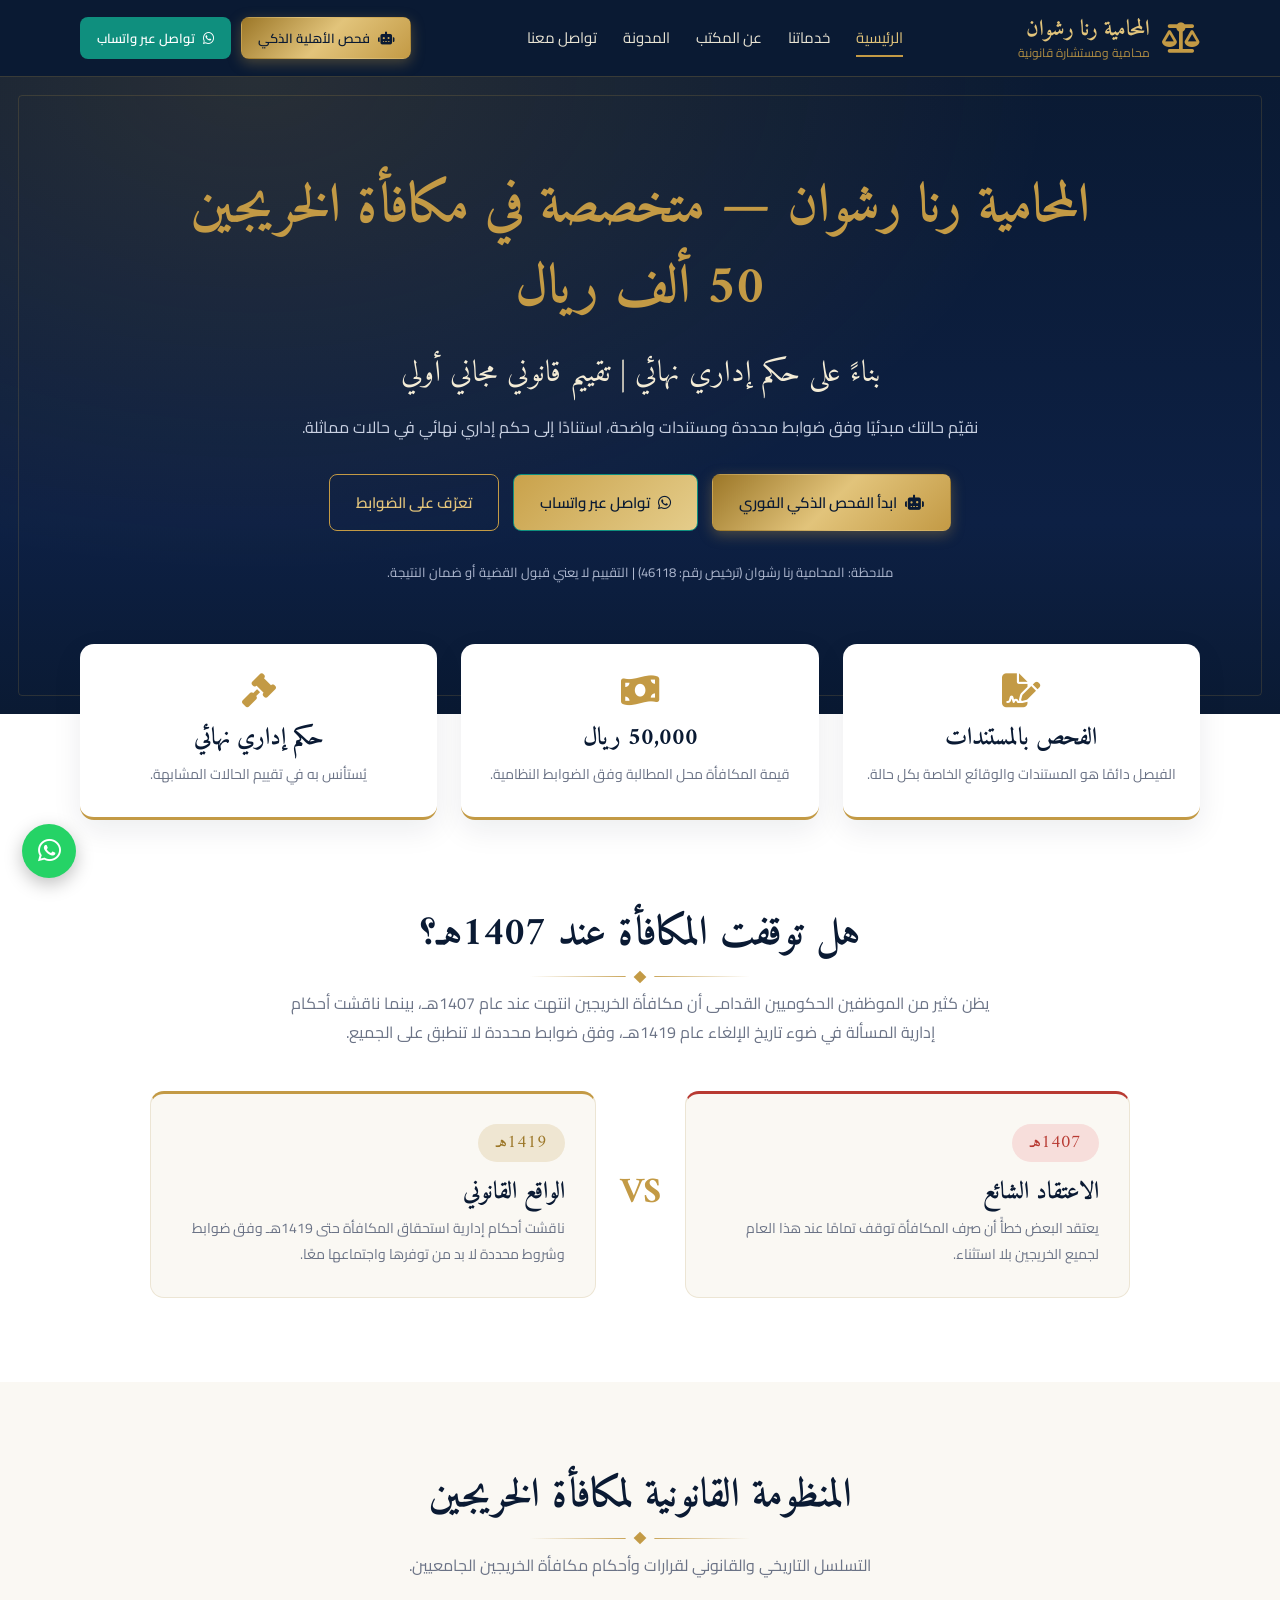
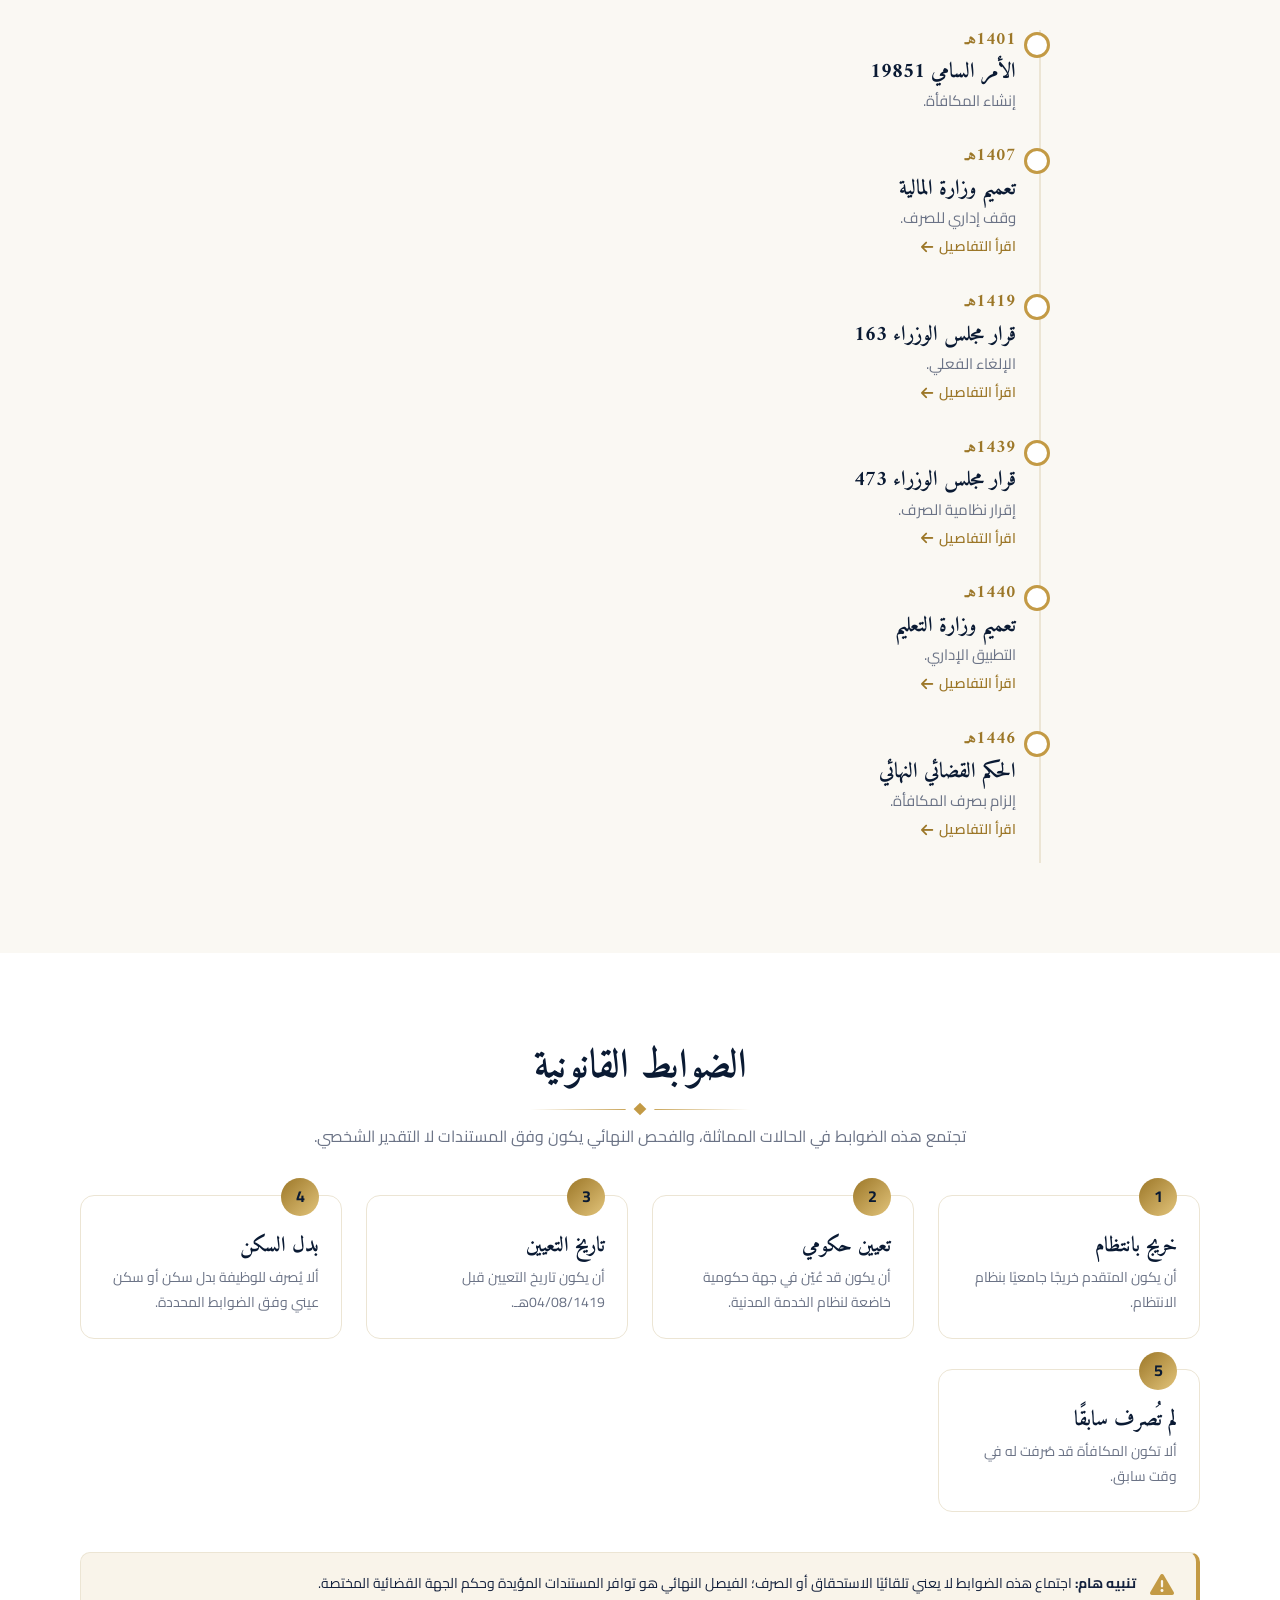
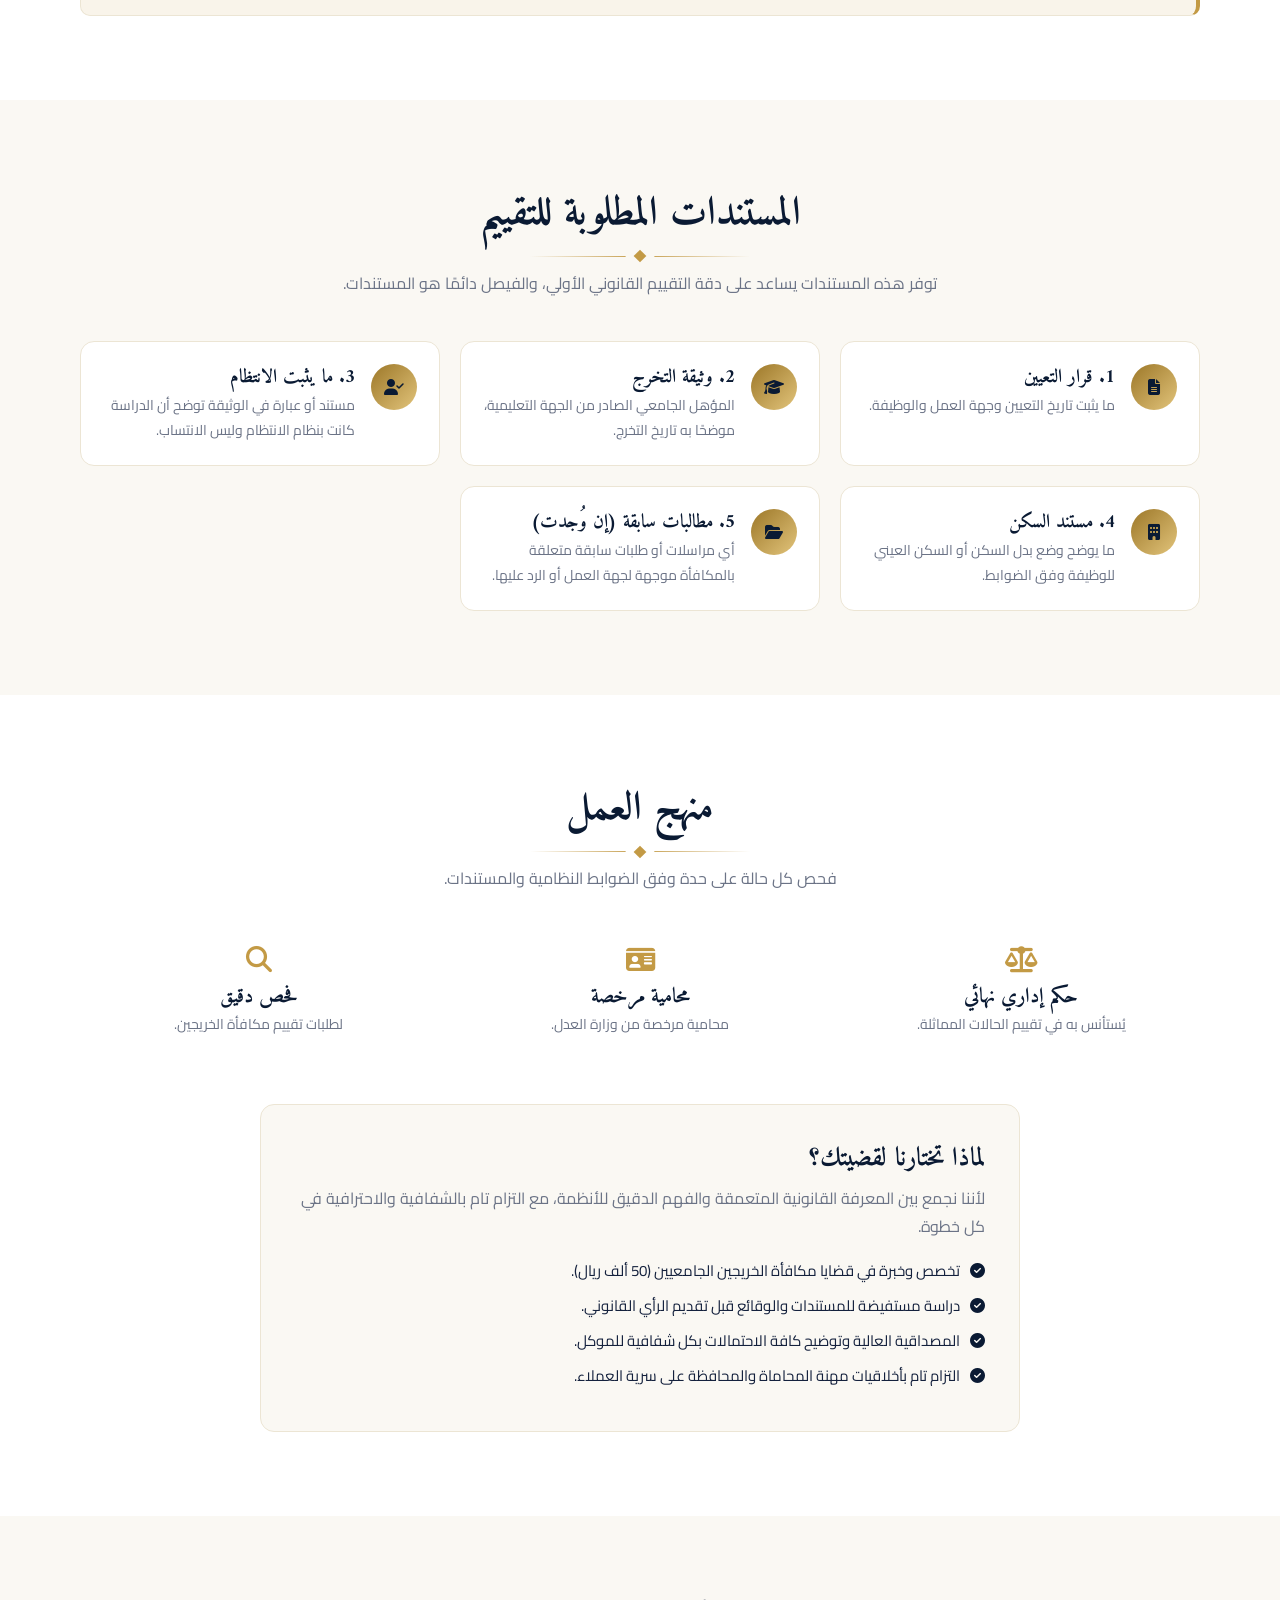
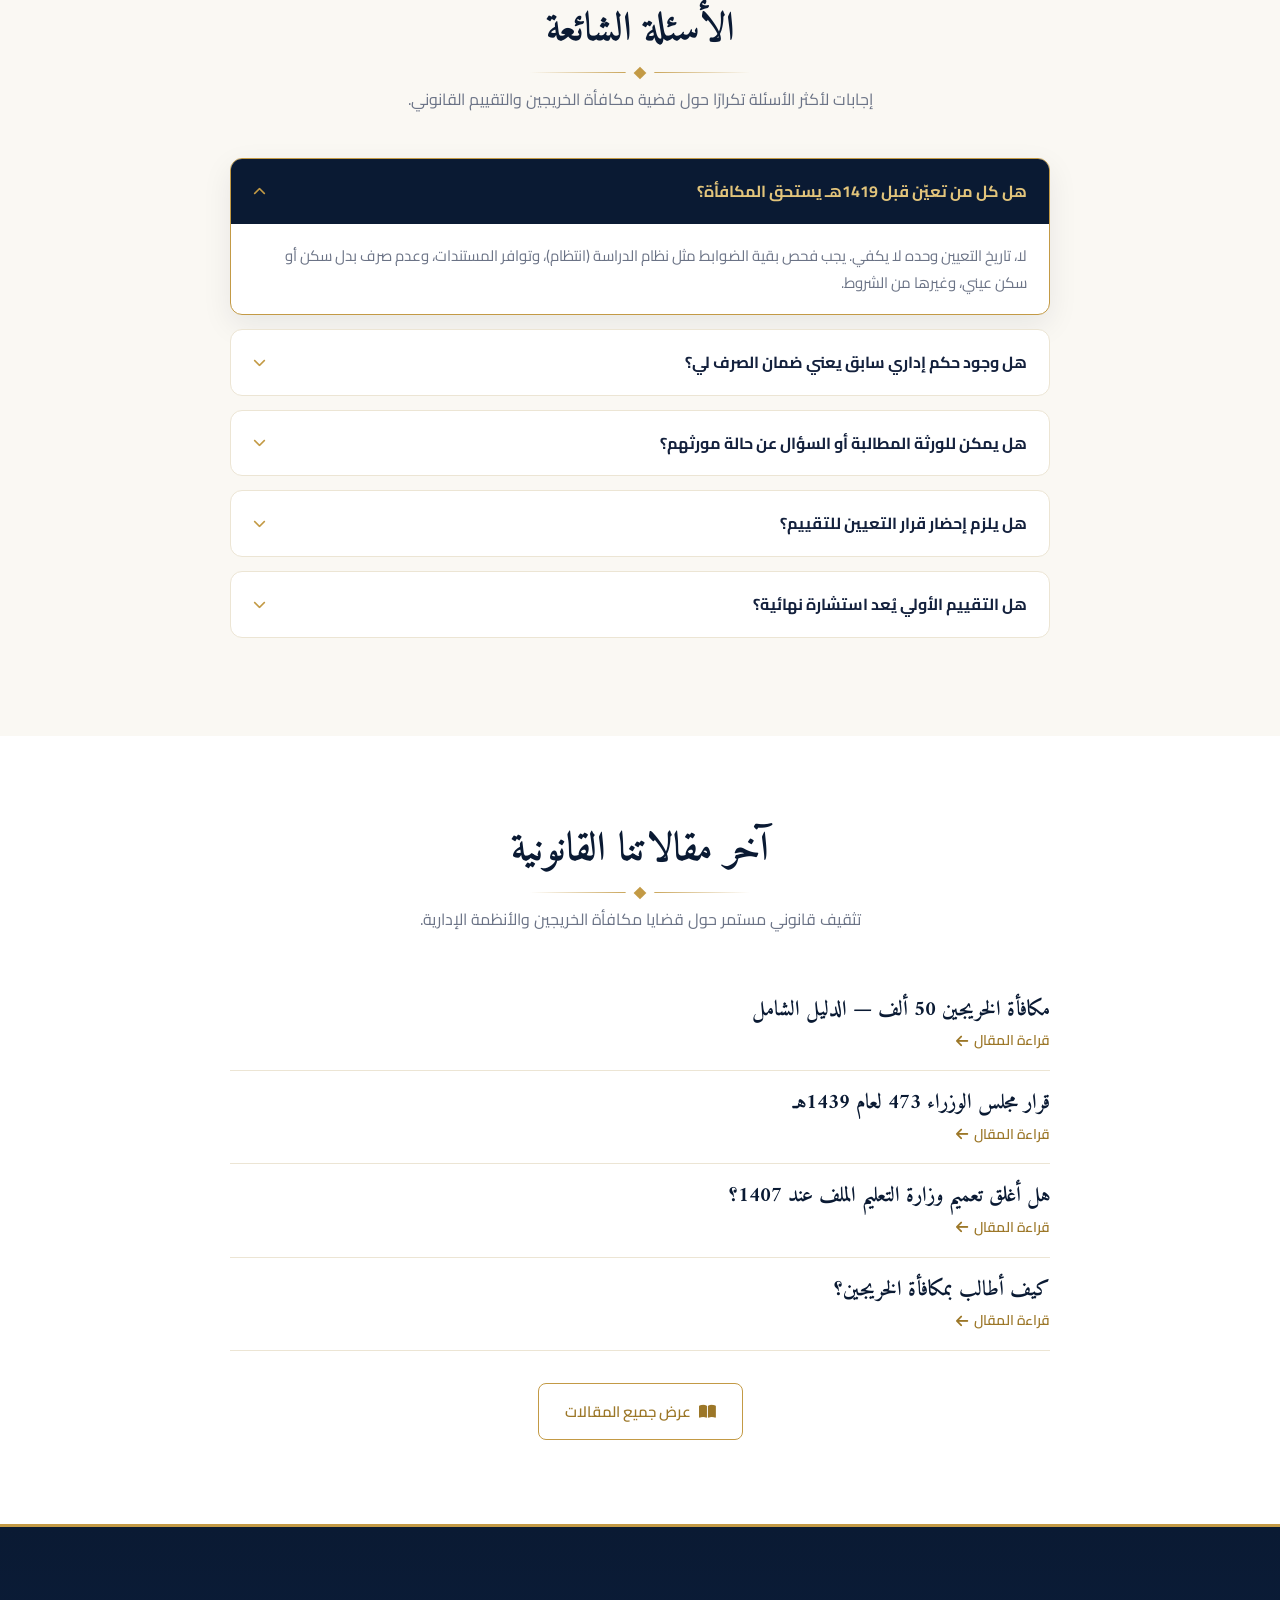
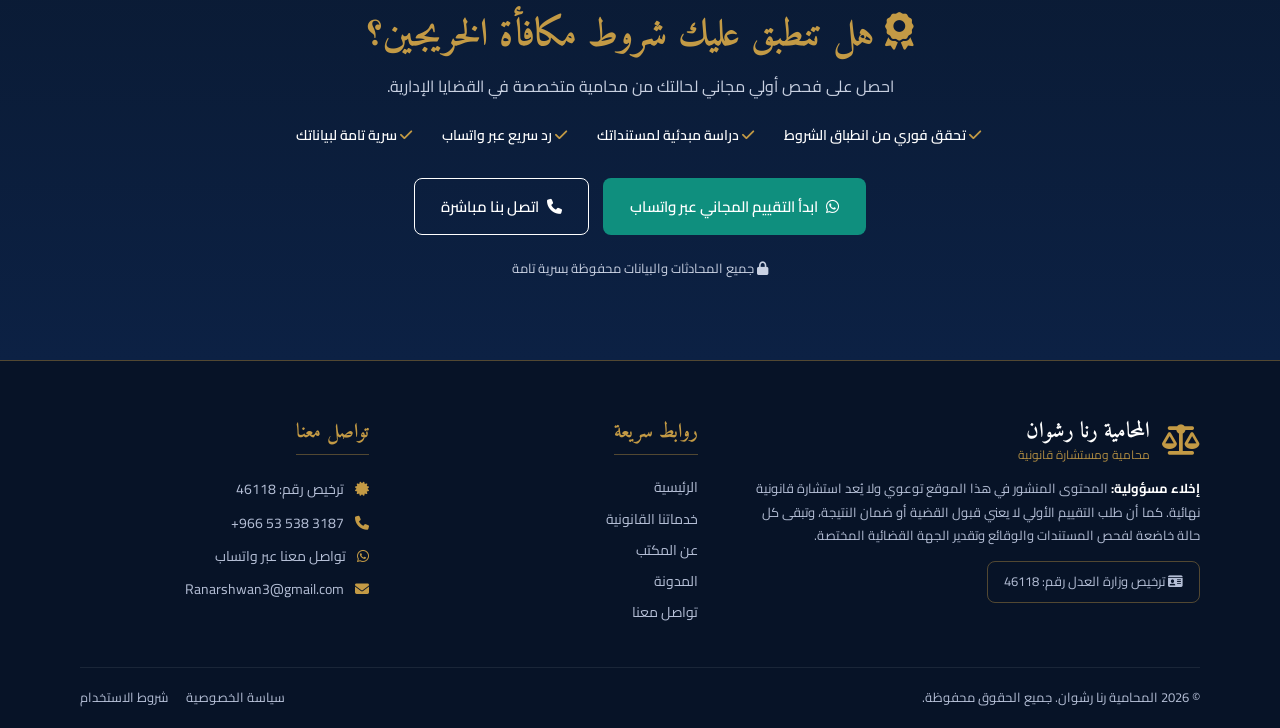
==== index.html @ 47c83e6d "Add files via upload" ====
<!DOCTYPE html>
<html lang="ar" dir="rtl">
<head>
  <meta charset="UTF-8">
  <meta name="viewport" content="width=device-width, initial-scale=1">
  <title>المحامية رنا رشوان | مكافأة الخريجين 50 ألف ريال</title>
  <meta name="description" content="تقييم قانوني أولي مجاني لقضايا مكافأة الخريجين الجامعيين (50 ألف ريال) مع المحامية رنا رشوان.">

  <link rel="preconnect" href="https://fonts.googleapis.com">
  <link rel="preconnect" href="https://fonts.gstatic.com" crossorigin>
  <link href="https://fonts.googleapis.com/css2?family=Amiri:wght@400;700&family=Cairo:wght@400;500;600;700&display=swap" rel="stylesheet">
  <link rel="stylesheet" href="https://cdnjs.cloudflare.com/ajax/libs/font-awesome/6.5.1/css/all.min.css">
  <link rel="stylesheet" href="style.css">

  <link rel="canonical" href="https://ahmed-suliman-dev.github.io/rana/">
  <script type="application/ld+json">
  {
    "@context": "https://schema.org",
    "@type": "LegalService",
    "name": "المحامية رنا رشوان",
    "description": "محامية ومستشارة قانونية متخصصة في قضايا مكافأة الخريجين الجامعيين.",
    "url": "https://ahmed-suliman-dev.github.io/rana/",
    "telephone": "+966535383187",
    "email": "Ranarshwan3@gmail.com",
    "areaServed": "SA",
    "inLanguage": "ar"
  }
  </script>
</head>
<body>

<!-- ============ الهيدر ============ -->
<header class="site-header">
  <div class="container header-inner">
    <a href="#home" class="brand">
      <i class="fa-solid fa-scale-balanced brand-icon"></i>
      <span class="brand-text">
        <strong>المحامية رنا رشوان</strong>
        <small>محامية ومستشارة قانونية</small>
      </span>
    </a>

    <button class="menu-toggle" aria-label="القائمة" aria-expanded="false"><i class="fa-solid fa-bars"></i></button>

    <nav class="main-nav" id="mainNav">
      <a href="#home" class="active">الرئيسية</a>
      <a href="#services">خدماتنا</a>
      <a href="#about">عن المكتب</a>
      <a href="#blog">المدونة</a>
      <a href="#contact">تواصل معنا</a>
    </nav>

    <div class="header-actions">
      <button class="btn btn-gold btn-sm" data-open-checker><i class="fa-solid fa-robot"></i> فحص الأهلية الذكي</button>
      <a class="btn btn-teal btn-sm" data-wa href="#"><i class="fa-brands fa-whatsapp"></i> تواصل عبر واتساب</a>
    </div>
  </div>
</header>

<!-- ============ الهيرو ============ -->
<section class="hero" id="home">
  <div class="container hero-inner">
    <h1>المحامية رنا رشوان — متخصصة في مكافأة الخريجين 50 ألف ريال</h1>
    <p class="hero-sub">بناءً على حكم إداري نهائي | تقييم قانوني مجاني أولي</p>
    <p class="hero-text">نقيّم حالتك مبدئيًا وفق ضوابط محددة ومستندات واضحة، استنادًا إلى حكم إداري نهائي في حالات مماثلة.</p>

    <div class="hero-buttons">
      <button class="btn btn-gold" data-open-checker><i class="fa-solid fa-robot"></i> ابدأ الفحص الذكي الفوري</button>
      <a class="btn btn-teal-soft" data-wa href="#"><i class="fa-brands fa-whatsapp"></i> تواصل عبر واتساب</a>
      <a class="btn btn-outline" href="#rules">تعرّف على الضوابط</a>
    </div>

    <p class="hero-note">ملاحظة: المحامية رنا رشوان<span data-item="license"> (ترخيص رقم: <span data-field="license"></span>)</span> | التقييم لا يعني قبول القضية أو ضمان النتيجة.</p>
  </div>
</section>

<!-- ============ ثلاث بطاقات ============ -->
<section class="highlights">
  <div class="container cards-3">
    <article class="hl-card">
      <i class="fa-solid fa-file-signature"></i>
      <h3>الفحص بالمستندات</h3>
      <p>الفيصل دائمًا هو المستندات والوقائع الخاصة بكل حالة.</p>
    </article>
    <article class="hl-card">
      <i class="fa-solid fa-money-bill-wave"></i>
      <h3>50,000 ريال</h3>
      <p>قيمة المكافأة محل المطالبة وفق الضوابط النظامية.</p>
    </article>
    <article class="hl-card">
      <i class="fa-solid fa-gavel"></i>
      <h3>حكم إداري نهائي</h3>
      <p>يُستأنس به في تقييم الحالات المشابهة.</p>
    </article>
  </div>
</section>

<!-- ============ 1407 مقابل 1419 ============ -->
<section class="section" id="myth">
  <div class="container">
    <div class="section-head">
      <h2>هل توقفت المكافأة عند 1407هـ؟</h2>
      <div class="divider"></div>
      <p>يظن كثير من الموظفين الحكوميين القدامى أن مكافأة الخريجين انتهت عند عام 1407هـ، بينما ناقشت أحكام إدارية المسألة في ضوء تاريخ الإلغاء عام 1419هـ، وفق ضوابط محددة لا تنطبق على الجميع.</p>
    </div>

    <div class="versus">
      <div class="v-card v-red">
        <span class="chip">1407هـ</span>
        <h3>الاعتقاد الشائع</h3>
        <p>يعتقد البعض خطأً أن صرف المكافأة توقف تمامًا عند هذا العام لجميع الخريجين بلا استثناء.</p>
      </div>
      <div class="vs">VS</div>
      <div class="v-card v-gold">
        <span class="chip">1419هـ</span>
        <h3>الواقع القانوني</h3>
        <p>ناقشت أحكام إدارية استحقاق المكافأة حتى 1419هـ وفق ضوابط وشروط محددة لا بد من توفرها واجتماعها معًا.</p>
      </div>
    </div>
  </div>
</section>

<!-- ============ المنظومة القانونية (خط زمني) ============ -->
<section class="section alt" id="legal">
  <div class="container narrow">
    <div class="section-head">
      <h2>المنظومة القانونية لمكافأة الخريجين</h2>
      <div class="divider"></div>
      <p>التسلسل التاريخي والقانوني لقرارات وأحكام مكافأة الخريجين الجامعيين.</p>
    </div>

    <ol class="timeline">
      <li><span class="t-year">1401هـ</span><h4>الأمر السامي 19851</h4><p>إنشاء المكافأة.</p></li>
      <li><span class="t-year">1407هـ</span><h4>تعميم وزارة المالية</h4><p>وقف إداري للصرف.</p><a href="#" class="read-more">اقرأ التفاصيل <i class="fa-solid fa-arrow-left"></i></a></li>
      <li><span class="t-year">1419هـ</span><h4>قرار مجلس الوزراء 163</h4><p>الإلغاء الفعلي.</p><a href="#" class="read-more">اقرأ التفاصيل <i class="fa-solid fa-arrow-left"></i></a></li>
      <li><span class="t-year">1439هـ</span><h4>قرار مجلس الوزراء 473</h4><p>إقرار نظامية الصرف.</p><a href="#" class="read-more">اقرأ التفاصيل <i class="fa-solid fa-arrow-left"></i></a></li>
      <li><span class="t-year">1440هـ</span><h4>تعميم وزارة التعليم</h4><p>التطبيق الإداري.</p><a href="#" class="read-more">اقرأ التفاصيل <i class="fa-solid fa-arrow-left"></i></a></li>
      <li><span class="t-year">1446هـ</span><h4>الحكم القضائي النهائي</h4><p>إلزام بصرف المكافأة.</p><a href="#" class="read-more">اقرأ التفاصيل <i class="fa-solid fa-arrow-left"></i></a></li>
    </ol>
  </div>
</section>

<!-- ============ الضوابط القانونية ============ -->
<section class="section" id="rules">
  <div class="container">
    <div class="section-head">
      <h2>الضوابط القانونية</h2>
      <div class="divider"></div>
      <p>تجتمع هذه الضوابط في الحالات المماثلة، والفحص النهائي يكون وفق المستندات لا التقدير الشخصي.</p>
    </div>

    <div class="rules-grid">
      <div class="rule"><span class="num">1</span><h3>خريج بانتظام</h3><p>أن يكون المتقدم خريجًا جامعيًا بنظام الانتظام.</p></div>
      <div class="rule"><span class="num">2</span><h3>تعيين حكومي</h3><p>أن يكون قد عُيّن في جهة حكومية خاضعة لنظام الخدمة المدنية.</p></div>
      <div class="rule"><span class="num">3</span><h3>تاريخ التعيين</h3><p>أن يكون تاريخ التعيين قبل 04/08/1419هـ.</p></div>
      <div class="rule"><span class="num">4</span><h3>بدل السكن</h3><p>ألا يُصرف للوظيفة بدل سكن أو سكن عيني وفق الضوابط المحددة.</p></div>
      <div class="rule"><span class="num">5</span><h3>لم تُصرف سابقًا</h3><p>ألا تكون المكافأة قد صُرفت له في وقت سابق.</p></div>
    </div>

    <div class="notice">
      <i class="fa-solid fa-triangle-exclamation"></i>
      <p><strong>تنبيه هام:</strong> اجتماع هذه الضوابط لا يعني تلقائيًا الاستحقاق أو الصرف؛ الفيصل النهائي هو توافر المستندات المؤيدة وحكم الجهة القضائية المختصة.</p>
    </div>
  </div>
</section>

<!-- ============ المستندات المطلوبة ============ -->
<section class="section alt" id="services">
  <div class="container">
    <div class="section-head">
      <h2>المستندات المطلوبة للتقييم</h2>
      <div class="divider"></div>
      <p>توفر هذه المستندات يساعد على دقة التقييم القانوني الأولي، والفيصل دائمًا هو المستندات.</p>
    </div>

    <div class="docs-grid">
      <div class="doc"><i class="fa-solid fa-file-lines"></i><div><h4>1. قرار التعيين</h4><p>ما يثبت تاريخ التعيين وجهة العمل والوظيفة.</p></div></div>
      <div class="doc"><i class="fa-solid fa-graduation-cap"></i><div><h4>2. وثيقة التخرج</h4><p>المؤهل الجامعي الصادر من الجهة التعليمية، موضحًا به تاريخ التخرج.</p></div></div>
      <div class="doc"><i class="fa-solid fa-user-check"></i><div><h4>3. ما يثبت الانتظام</h4><p>مستند أو عبارة في الوثيقة توضح أن الدراسة كانت بنظام الانتظام وليس الانتساب.</p></div></div>
      <div class="doc"><i class="fa-solid fa-building"></i><div><h4>4. مستند السكن</h4><p>ما يوضح وضع بدل السكن أو السكن العيني للوظيفة وفق الضوابط.</p></div></div>
      <div class="doc"><i class="fa-solid fa-folder-open"></i><div><h4>5. مطالبات سابقة (إن وُجدت)</h4><p>أي مراسلات أو طلبات سابقة متعلقة بالمكافأة موجهة لجهة العمل أو الرد عليها.</p></div></div>
    </div>
  </div>
</section>

<!-- ============ منهج العمل + لماذا نحن ============ -->
<section class="section" id="about">
  <div class="container">
    <div class="section-head">
      <h2>منهج العمل</h2>
      <div class="divider"></div>
      <p>فحص كل حالة على حدة وفق الضوابط النظامية والمستندات.</p>
    </div>

    <div class="cards-3 method">
      <div class="m-card"><i class="fa-solid fa-scale-balanced"></i><h4>حكم إداري نهائي</h4><p>يُستأنس به في تقييم الحالات المماثلة.</p></div>
      <div class="m-card"><i class="fa-solid fa-id-card"></i><h4>محامية مرخصة</h4><p>محامية مرخصة من وزارة العدل.</p></div>
      <div class="m-card"><i class="fa-solid fa-magnifying-glass"></i><h4>فحص دقيق</h4><p>لطلبات تقييم مكافأة الخريجين.</p></div>
    </div>

    <div class="why">
      <h3>لماذا تختارنا لقضيتك؟</h3>
      <p>لأننا نجمع بين المعرفة القانونية المتعمقة والفهم الدقيق للأنظمة، مع التزام تام بالشفافية والاحترافية في كل خطوة.</p>
      <ul>
        <li><i class="fa-solid fa-circle-check"></i> تخصص وخبرة في قضايا مكافأة الخريجين الجامعيين (50 ألف ريال).</li>
        <li><i class="fa-solid fa-circle-check"></i> دراسة مستفيضة للمستندات والوقائع قبل تقديم الرأي القانوني.</li>
        <li><i class="fa-solid fa-circle-check"></i> المصداقية العالية وتوضيح كافة الاحتمالات بكل شفافية للموكل.</li>
        <li><i class="fa-solid fa-circle-check"></i> التزام تام بأخلاقيات مهنة المحاماة والمحافظة على سرية العملاء.</li>
      </ul>
    </div>
  </div>
</section>

<!-- ============ الأسئلة الشائعة ============ -->
<section class="section alt" id="faq">
  <div class="container narrow">
    <div class="section-head">
      <h2>الأسئلة الشائعة</h2>
      <div class="divider"></div>
      <p>إجابات لأكثر الأسئلة تكرارًا حول قضية مكافأة الخريجين والتقييم القانوني.</p>
    </div>

    <div class="faq">
      <details class="faq-item" open>
        <summary>هل كل من تعيّن قبل 1419هـ يستحق المكافأة؟</summary>
        <p>لا، تاريخ التعيين وحده لا يكفي. يجب فحص بقية الضوابط مثل نظام الدراسة (انتظام)، وتوافر المستندات، وعدم صرف بدل سكن أو سكن عيني، وغيرها من الشروط.</p>
      </details>
      <details class="faq-item">
        <summary>هل وجود حكم إداري سابق يعني ضمان الصرف لي؟</summary>
        <p>لا. الحكم الإداري يُستأنس به في تقييم الحالات المماثلة، لكنه لا يُلزم بنتيجة واحدة لكل الحالات؛ فلكل حالة وقائعها ومستنداتها، والفصل فيها للجهة القضائية المختصة.</p>
      </details>
      <details class="faq-item">
        <summary>هل يمكن للورثة المطالبة أو السؤال عن حالة مورثهم؟</summary>
        <p>يمكن للورثة السؤال عن الحالة وتقييمها مبدئيًا، بشرط توفر المستندات التي تثبت صفة الوراثة إلى جانب مستندات المورّث نفسه، ويُنظر في كل حالة على حدة.</p>
      </details>
      <details class="faq-item">
        <summary>هل يلزم إحضار قرار التعيين للتقييم؟</summary>
        <p>نعم، قرار التعيين من أهم المستندات لأنه يثبت تاريخ التعيين وجهة العمل. وإن لم يتوفر لديك الآن فيمكن البدء بما لديك وإكمال الباقي لاحقًا.</p>
      </details>
      <details class="faq-item">
        <summary>هل التقييم الأولي يُعد استشارة نهائية؟</summary>
        <p>لا، التقييم الأولي مبني على المعلومات والمستندات المقدمة فقط، ولا يُعد استشارة قانونية نهائية ولا يعني قبول القضية أو ضمان نتيجتها.</p>
      </details>
    </div>
  </div>
</section>

<!-- ============ المقالات ============ -->
<section class="section" id="blog">
  <div class="container narrow">
    <div class="section-head">
      <h2>آخر مقالاتنا القانونية</h2>
      <div class="divider"></div>
      <p>تثقيف قانوني مستمر حول قضايا مكافأة الخريجين والأنظمة الإدارية.</p>
    </div>

    <ul class="posts">
      <!-- بدّل الروابط # بروابط مقالاتك -->
      <li><h4>مكافأة الخريجين 50 ألف — الدليل الشامل</h4><a href="#" class="read-more">قراءة المقال <i class="fa-solid fa-arrow-left"></i></a></li>
      <li><h4>قرار مجلس الوزراء 473 لعام 1439هـ</h4><a href="#" class="read-more">قراءة المقال <i class="fa-solid fa-arrow-left"></i></a></li>
      <li><h4>هل أغلق تعميم وزارة التعليم الملف عند 1407؟</h4><a href="#" class="read-more">قراءة المقال <i class="fa-solid fa-arrow-left"></i></a></li>
      <li><h4>كيف أطالب بمكافأة الخريجين؟</h4><a href="#" class="read-more">قراءة المقال <i class="fa-solid fa-arrow-left"></i></a></li>
    </ul>

    <div class="center"><a href="#" class="btn btn-outline-gold"><i class="fa-solid fa-book-open"></i> عرض جميع المقالات</a></div>
  </div>
</section>

<!-- ============ دعوة للتواصل ============ -->
<section class="cta" id="contact">
  <div class="container">
    <h2><i class="fa-solid fa-award"></i> هل تنطبق عليك شروط مكافأة الخريجين؟</h2>
    <p>احصل على فحص أولي مجاني لحالتك من محامية متخصصة في القضايا الإدارية.</p>
    <ul class="cta-points">
      <li><i class="fa-solid fa-check"></i> تحقق فوري من انطباق الشروط</li>
      <li><i class="fa-solid fa-check"></i> دراسة مبدئية لمستنداتك</li>
      <li><i class="fa-solid fa-check"></i> رد سريع عبر واتساب</li>
      <li><i class="fa-solid fa-check"></i> سرية تامة لبياناتك</li>
    </ul>
    <div class="cta-buttons">
      <a class="btn btn-teal" data-wa href="#"><i class="fa-brands fa-whatsapp"></i> ابدأ التقييم المجاني عبر واتساب</a>
      <a class="btn btn-outline" data-item="phone" data-tel href="#"><i class="fa-solid fa-phone"></i> اتصل بنا مباشرة</a>
    </div>
    <p class="cta-lock"><i class="fa-solid fa-lock"></i> جميع المحادثات والبيانات محفوظة بسرية تامة</p>
  </div>
</section>

<!-- ============ الفوتر ============ -->
<footer class="site-footer">
  <div class="container footer-grid">
    <div class="f-about">
      <a href="#home" class="brand">
        <i class="fa-solid fa-scale-balanced brand-icon"></i>
        <span class="brand-text"><strong>المحامية رنا رشوان</strong><small>محامية ومستشارة قانونية</small></span>
      </a>
      <p><strong>إخلاء مسؤولية:</strong> المحتوى المنشور في هذا الموقع توعوي ولا يُعد استشارة قانونية نهائية. كما أن طلب التقييم الأولي لا يعني قبول القضية أو ضمان النتيجة، وتبقى كل حالة خاضعة لفحص المستندات والوقائع وتقدير الجهة القضائية المختصة.</p>
      <p class="license-box" data-item="license"><i class="fa-solid fa-id-card"></i> ترخيص وزارة العدل رقم: <span data-field="license"></span></p>
    </div>

    <div class="f-links">
      <h5>روابط سريعة</h5>
      <a href="#home">الرئيسية</a>
      <a href="#services">خدماتنا القانونية</a>
      <a href="#about">عن المكتب</a>
      <a href="#blog">المدونة</a>
      <a href="#contact">تواصل معنا</a>
    </div>

    <div class="f-contact">
      <h5>تواصل معنا</h5>
      <p data-item="license"><i class="fa-solid fa-certificate"></i> ترخيص رقم: <span data-field="license"></span></p>
      <p data-item="phone"><i class="fa-solid fa-phone"></i> <a data-tel href="#" dir="ltr"><span data-field="phone"></span></a></p>
      <p data-item="whatsapp"><i class="fa-brands fa-whatsapp"></i> <a data-wa href="#">تواصل معنا عبر واتساب</a></p>
      <p data-item="email"><i class="fa-solid fa-envelope"></i> <a data-mail href="#" dir="ltr"><span data-field="email"></span></a></p>
      <p data-item="city"><i class="fa-solid fa-location-dot"></i> <span data-field="city"></span></p>
    </div>
  </div>

  <div class="container footer-bottom">
    <span>© 2026 المحامية رنا رشوان. جميع الحقوق محفوظة.</span>
    <span class="f-legal"><a href="#">سياسة الخصوصية</a><a href="#">شروط الاستخدام</a></span>
  </div>
</footer>

<!-- أزرار عائمة -->
<a class="fab fab-wa" data-wa href="#" aria-label="واتساب"><i class="fa-brands fa-whatsapp"></i></a>
<button class="fab fab-top" aria-label="للأعلى"><i class="fa-solid fa-arrow-up"></i></button>

<!-- ============ أداة الفحص الأولي ============ -->
<dialog class="checker" id="checker">
  <div class="ck-head">
    <div>
      <h3>أداة الفحص الأولي للاستحقاق</h3>
      <p>فحص آلي وفق معايير الفرز المعتمدة لدى المكتب – تسع خطوات في أقل من دقيقة</p>
    </div>
    <button class="ck-close" aria-label="إغلاق"><i class="fa-solid fa-xmark"></i></button>
  </div>

  <div class="ck-body">
    <!-- شاشة البداية -->
    <div class="ck-screen" id="ckIntro">
      <div class="ck-badge"><i class="fa-solid fa-file-lines"></i></div>
      <h4>هل تقع حالتك ضمن معايير الفحص الأولي لمكافأة الخريجين؟</h4>
      <p class="muted">تسع أسئلة قصيرة بالاختيار من قائمة. لا نطلب اسمك ولا رقمك للبدء.</p>
      <div class="ck-info">
        <p><strong>ما هذا الفحص:</strong> مطابقة آلية لمعايير الفرز المعتمدة لدى المكتب.</p>
        <p><strong>ما ليس هو:</strong> رأيًا قانونيًا، ولا حكمًا على قضيتك، ولا وعدًا بنتيجة.</p>
      </div>
      <button class="btn btn-gold btn-block" id="ckStart">ابدأ الفحص</button>
      <button class="btn btn-outline-dark btn-block" id="ckFaq">أسئلة شائعة قبل أن أبدأ</button>
      <div class="ck-privacy">
        <p><strong>ماذا نحفظ:</strong> لا نحفظ شيئًا على الخادم؛ الإجابات تبقى في متصفحك فقط.</p>
        <p><strong>ما لا نطلبه:</strong> اسمك ورقمك – لا يُطلبان إلا إذا اخترت بنفسك طلب التواصل.</p>
        <p>يستند الفحص الأولي إلى الأوامر والقرارات المنظِّمة للمكافأة وإلى الأحكام القضائية ذات الصلة.</p>
      </div>
    </div>

    <!-- الأسئلة الشائعة داخل الأداة -->
    <div class="ck-screen" id="ckHelp" hidden>
      <h4>أسئلة شائعة</h4>
      <ul class="ck-list">
        <li><strong>هل الفحص يعطيني قرارًا نهائيًا؟</strong> لا، هو تقييم مبدئي فقط.</li>
        <li><strong>هل تُحفظ بياناتي؟</strong> لا، تبقى إجاباتك في جهازك.</li>
        <li><strong>كم يستغرق؟</strong> أقل من دقيقة.</li>
        <li><strong>وماذا بعد النتيجة؟</strong> يمكنك إرسالها للمكتب عبر واتساب لمراجعتها مع المستندات.</li>
      </ul>
      <button class="btn btn-gold btn-block" id="ckBackIntro">رجوع</button>
    </div>

    <!-- الأسئلة -->
    <div class="ck-screen" id="ckQuiz" hidden>
      <div class="ck-progress"><span id="ckBar"></span></div>
      <p class="ck-step" id="ckStep"></p>
      <h4 id="ckQuestion"></h4>
      <p class="muted" id="ckHint"></p>
      <div class="ck-options" id="ckOptions"></div>
      <button class="link-btn" id="ckBack"><i class="fa-solid fa-arrow-right"></i> السؤال السابق</button>
    </div>

    <!-- النتيجة -->
    <div class="ck-screen" id="ckResult" hidden>
      <div class="ck-result-icon" id="ckResIcon"></div>
      <h4 id="ckResTitle"></h4>
      <p id="ckResText" class="muted"></p>
      <ul class="ck-list" id="ckResList"></ul>
      <a class="btn btn-teal btn-block" id="ckResWa" data-wa-result href="#"><i class="fa-brands fa-whatsapp"></i> أرسل النتيجة للمكتب عبر واتساب</a>
      <button class="btn btn-outline-dark btn-block" id="ckRestart">إعادة الفحص</button>
      <p class="ck-disclaimer">هذه النتيجة مطابقة آلية أولية وليست رأيًا قانونيًا، ولا تعني قبول القضية أو ضمان النتيجة.</p>
    </div>
  </div>
</dialog>

<script src="script.js"></script>
</body>
</html>
---- style.css ----
/* ==========================================================
   موقع المحامية رنا رشوان — الأنماط
   ========================================================== */
:root {
  --navy: #0a1a33;
  --navy-2: #10254a;
  --gold: #c39a45;
  --gold-light: #e2c47b;
  --gold-dark: #9c7728;
  --cream: #faf8f3;
  --white: #ffffff;
  --ink: #14213d;
  --muted: #6b7386;
  --line: #ece5d4;
  --teal: #0f8f7e;
  --teal-dark: #0b7264;
  --red: #b83a32;
  --wa: #25d366;
  --radius: 14px;
  --shadow: 0 10px 30px rgba(10, 26, 51, .08);
}

* { box-sizing: border-box; margin: 0; padding: 0; }
html { scroll-behavior: smooth; scroll-padding-top: 84px; }
body {
  font-family: "Cairo", system-ui, sans-serif;
  color: var(--ink);
  background: var(--white);
  line-height: 1.8;
  font-size: 16px;
}
h1, h2, h3, h4, h5 { font-family: "Amiri", "Cairo", serif; line-height: 1.5; color: var(--navy); }
a { color: inherit; text-decoration: none; }
ul, ol { list-style: none; }
img { max-width: 100%; }
[hidden] { display: none !important; }

:focus-visible { outline: 3px solid var(--gold); outline-offset: 2px; }

.container { width: min(1120px, 92%); margin-inline: auto; }
.container.narrow { width: min(820px, 92%); }
.center { text-align: center; margin-top: 32px; }

/* ---------- الأزرار ---------- */
.btn {
  display: inline-flex; align-items: center; justify-content: center; gap: 8px;
  padding: 13px 26px; border-radius: 8px; border: 1px solid transparent;
  font: 600 15px "Cairo", sans-serif; cursor: pointer; transition: .2s;
  white-space: nowrap;
}
.btn-sm { padding: 8px 16px; font-size: 13px; }
.btn-block { display: flex; width: 100%; margin-top: 12px; }
.btn-gold { background: linear-gradient(135deg, var(--gold-dark), var(--gold-light) 50%, var(--gold)); color: var(--navy); box-shadow: 0 4px 14px rgba(195,154,69,.35); }
.btn-gold:hover { filter: brightness(1.06); transform: translateY(-1px); }
.btn-teal { background: var(--teal); color: #fff; }
.btn-teal:hover { background: var(--teal-dark); }
.btn-teal-soft { background: linear-gradient(135deg, #c9a24b, #e5cd8b); color: var(--navy); border-color: var(--teal); }
.btn-outline { border-color: var(--gold); color: var(--gold-light); background: transparent; }
.btn-outline:hover { background: rgba(195,154,69,.12); }
.btn-outline-gold { border-color: var(--gold); color: var(--gold-dark); background: #fff; }
.btn-outline-gold:hover { background: var(--cream); }
.btn-outline-dark { border-color: var(--gold); color: var(--gold-dark); background: #fff; }
.btn-outline-dark:hover { background: var(--cream); }

/* ---------- الهيدر ---------- */
.site-header {
  position: sticky; top: 0; z-index: 50;
  background: var(--navy); border-bottom: 1px solid rgba(195,154,69,.25);
}
.header-inner { display: flex; align-items: center; justify-content: space-between; gap: 20px; min-height: 76px; }
.brand { display: flex; align-items: center; gap: 12px; color: var(--gold-light); }
.brand-icon { font-size: 30px; color: var(--gold); }
.brand-text { display: flex; flex-direction: column; line-height: 1.35; }
.brand-text strong { font-family: "Amiri", serif; font-size: 22px; }
.brand-text small { font-size: 12px; color: var(--gold); opacity: .9; }
.main-nav { display: flex; gap: 26px; }
.main-nav a { color: #e9e4d4; font-size: 15px; padding: 4px 0; border-bottom: 2px solid transparent; }
.main-nav a:hover, .main-nav a.active { border-color: var(--gold); color: var(--gold-light); }
.header-actions { display: flex; gap: 10px; }
.menu-toggle { display: none; background: none; border: 0; color: var(--gold-light); font-size: 24px; cursor: pointer; }

/* ---------- الهيرو ---------- */
.hero {
  position: relative; color: #fff; text-align: center;
  padding: 90px 0 130px;
  background:
    radial-gradient(ellipse at 20% 0%, rgba(195,154,69,.16), transparent 55%),
    linear-gradient(180deg, #0a1a33, #0d2044 70%, #0a1a33);
}
.hero::before {
  content: ""; position: absolute; inset: 18px; border: 1px solid rgba(195,154,69,.18); border-radius: 4px; pointer-events: none;
}
.hero h1 { color: var(--gold); font-size: clamp(30px, 5vw, 54px); max-width: 950px; margin: 0 auto 18px; }
.hero-sub { font-family: "Amiri", serif; font-size: clamp(20px, 2.6vw, 30px); color: #f4ecd6; margin-bottom: 12px; }
.hero-text { color: #c9d1e2; max-width: 680px; margin: 0 auto 32px; }
.hero-buttons { display: flex; flex-wrap: wrap; gap: 14px; justify-content: center; }
.hero-note { margin-top: 30px; font-size: 13px; color: #aeb8cf; max-width: 640px; margin-inline: auto; }

/* ---------- البطاقات الثلاث ---------- */
.highlights { margin-top: -70px; position: relative; z-index: 5; }
.cards-3 { display: grid; grid-template-columns: repeat(3, 1fr); gap: 24px; }
.hl-card {
  background: #fff; border-radius: var(--radius); padding: 30px 24px; text-align: center;
  box-shadow: var(--shadow); border-bottom: 3px solid var(--gold);
}
.hl-card i { font-size: 34px; color: var(--gold); margin-bottom: 12px; }
.hl-card h3 { font-size: 24px; margin-bottom: 6px; }
.hl-card p { color: var(--muted); font-size: 14px; }

/* ---------- الأقسام ---------- */
.section { padding: 84px 0; }
.section.alt { background: var(--cream); }
.section-head { text-align: center; margin-bottom: 44px; }
.section-head h2 { font-size: clamp(28px, 4vw, 40px); }
.section-head p { color: var(--muted); max-width: 720px; margin: 10px auto 0; }
.divider { width: 220px; height: 1px; background: linear-gradient(90deg, transparent, var(--gold), transparent); margin: 12px auto; position: relative; }
.divider::after { content: ""; position: absolute; left: 50%; top: 50%; width: 9px; height: 9px; background: var(--gold); transform: translate(-50%, -50%) rotate(45deg); box-shadow: 0 0 0 6px #fff; }
.alt .divider::after { box-shadow: 0 0 0 6px var(--cream); }

/* ---------- 1407 vs 1419 ---------- */
.versus { display: grid; grid-template-columns: 1fr auto 1fr; gap: 24px; align-items: center; max-width: 980px; margin: 0 auto; }
.v-card { background: var(--cream); border: 1px solid var(--line); border-radius: var(--radius); padding: 30px; border-top: 3px solid var(--gold); }
.v-card.v-red { border-top-color: var(--red); }
.v-card h3 { font-size: 24px; margin: 12px 0 6px; }
.v-card p { color: var(--muted); font-size: 14px; }
.chip { display: inline-block; padding: 3px 18px; border-radius: 999px; font-family: "Amiri", serif; font-size: 18px; background: #efe6d2; color: var(--gold-dark); }
.v-red .chip { background: #f7dedb; color: var(--red); }
.vs { font-family: "Amiri", serif; font-size: 36px; color: var(--gold); font-weight: 700; }

/* ---------- الخط الزمني ---------- */
.timeline { position: relative; padding-inline-start: 34px; }
.timeline::before { content: ""; position: absolute; inset-block: 6px; inset-inline-start: 9px; width: 2px; background: var(--line); }
.timeline li { position: relative; padding-bottom: 26px; }
.timeline li::before {
  content: ""; position: absolute; inset-inline-start: -34px; top: 8px; width: 20px; height: 20px;
  background: #fff; border: 3px solid var(--gold); border-radius: 50%;
}
.t-year { display: inline-block; font-family: "Amiri", serif; color: var(--gold-dark); font-size: 18px; font-weight: 700; }
.timeline h4 { font-size: 21px; }
.timeline p { color: var(--muted); font-size: 15px; }
.read-more { display: inline-flex; gap: 6px; align-items: center; color: var(--gold-dark); font-size: 14px; font-weight: 600; margin-top: 2px; }
.read-more:hover { color: var(--navy); }

/* ---------- الضوابط ---------- */
.rules-grid { display: grid; grid-template-columns: repeat(auto-fit, minmax(240px, 1fr)); gap: 30px 24px; }
.rule { position: relative; background: #fff; border: 1px solid var(--line); border-radius: var(--radius); padding: 34px 22px 22px; }
.num {
  position: absolute; top: -18px; inset-inline-start: 22px; width: 38px; height: 38px; border-radius: 50%;
  display: grid; place-items: center; font-weight: 700; color: var(--navy);
  background: linear-gradient(135deg, var(--gold-dark), var(--gold-light));
}
.rule h3 { font-size: 21px; margin-bottom: 4px; }
.rule p { color: var(--muted); font-size: 14px; }
.notice { display: flex; gap: 14px; align-items: center; margin-top: 40px; background: #f9f4ea; border: 1px solid var(--line); border-inline-start: 4px solid var(--gold); border-radius: 10px; padding: 18px 22px; font-size: 14px; }
.notice i { color: var(--gold); font-size: 24px; }

/* ---------- المستندات ---------- */
.docs-grid { display: grid; grid-template-columns: repeat(auto-fit, minmax(300px, 1fr)); gap: 20px; }
.doc { display: flex; gap: 16px; align-items: flex-start; background: #fff; border: 1px solid var(--line); border-radius: var(--radius); padding: 22px; }
.doc > i { flex: none; width: 46px; height: 46px; display: grid; place-items: center; border-radius: 50%; background: linear-gradient(135deg, var(--gold-dark), var(--gold-light)); color: var(--navy); }
.doc h4 { font-size: 19px; }
.doc p { font-size: 14px; color: var(--muted); }

/* ---------- المنهج + لماذا نحن ---------- */
.method { margin-bottom: 56px; }
.m-card { text-align: center; padding: 10px; }
.m-card i { font-size: 26px; color: var(--gold); margin-bottom: 8px; }
.m-card h4 { font-size: 21px; }
.m-card p { color: var(--muted); font-size: 14px; }
.why { max-width: 760px; margin: 0 auto; background: var(--cream); border-radius: var(--radius); padding: 34px; border: 1px solid var(--line); }
.why h3 { font-size: 26px; margin-bottom: 6px; }
.why > p { color: var(--muted); margin-bottom: 16px; }
.why li { display: flex; gap: 10px; align-items: flex-start; margin: 8px 0; font-size: 15px; }
.why li i { color: var(--navy); margin-top: 6px; }

/* ---------- الأسئلة ---------- */
.faq-item { background: #fff; border: 1px solid var(--line); border-radius: 12px; margin-bottom: 14px; overflow: hidden; }
.faq-item summary {
  list-style: none; cursor: pointer; padding: 18px 22px; font-weight: 700; display: flex; justify-content: space-between; align-items: center; gap: 12px;
}
.faq-item summary::-webkit-details-marker { display: none; }
.faq-item summary::after { content: "\f078"; font-family: "Font Awesome 6 Free"; font-weight: 900; color: var(--gold); font-size: 13px; transition: transform .2s; }
.faq-item[open] { border-color: var(--gold); box-shadow: var(--shadow); }
.faq-item[open] summary { background: var(--navy); color: var(--gold-light); }
.faq-item[open] summary::after { transform: rotate(180deg); }
.faq-item p { padding: 18px 22px; color: var(--muted); font-size: 15px; }

/* ---------- المقالات ---------- */
.posts li { padding: 16px 0; border-bottom: 1px solid var(--line); }
.posts h4 { font-size: 21px; }

/* ---------- الدعوة للتواصل ---------- */
.cta { background: linear-gradient(180deg, #0a1a33, #0c2144); color: #fff; text-align: center; padding: 80px 0; border-top: 3px solid var(--gold); }
.cta h2 { color: var(--gold); font-size: clamp(26px, 4vw, 38px); margin-bottom: 8px; }
.cta > .container > p { color: #c9d1e2; }
.cta-points { display: flex; flex-wrap: wrap; gap: 10px 26px; justify-content: center; margin: 22px 0 30px; font-weight: 600; font-size: 14px; }
.cta-points i { color: var(--gold); margin-inline-start: 4px; }
.cta-buttons { display: flex; gap: 14px; justify-content: center; flex-wrap: wrap; }
.cta .btn-outline { color: #fff; border-color: #fff; }
.cta-lock { margin-top: 22px; font-size: 13px; color: #98a3bd; }

/* ---------- الفوتر ---------- */
.site-footer { background: #071327; color: #b5bfd6; padding-top: 56px; border-top: 1px solid rgba(195,154,69,.4); }
.footer-grid { display: grid; grid-template-columns: 1.6fr 1fr 1fr; gap: 40px; padding-bottom: 36px; }
.f-about p { font-size: 13px; margin-top: 14px; }
.f-about strong { color: #fff; }
.license-box { display: inline-block; border: 1px solid rgba(195,154,69,.4); border-radius: 8px; padding: 8px 16px; }
.site-footer h5 { color: var(--gold); font-size: 20px; margin-bottom: 14px; padding-bottom: 6px; border-bottom: 1px solid rgba(195,154,69,.4); display: inline-block; }
.f-links a { display: block; font-size: 14px; margin: 6px 0; }
.f-links a:hover { color: var(--gold-light); }
.f-contact p { font-size: 14px; margin: 8px 0; }
.f-contact i { color: var(--gold); margin-inline-end: 8px; }
.footer-bottom { display: flex; justify-content: space-between; flex-wrap: wrap; gap: 10px; padding-block: 18px; border-top: 1px solid rgba(255,255,255,.08); font-size: 13px; }
.f-legal { display: flex; gap: 18px; }

/* ---------- الأزرار العائمة ---------- */
.fab { position: fixed; z-index: 40; width: 54px; height: 54px; border-radius: 50%; display: grid; place-items: center; border: 0; cursor: pointer; font-size: 26px; box-shadow: 0 6px 18px rgba(0,0,0,.25); }
.fab-wa { bottom: 22px; inset-inline-end: 22px; background: var(--wa); color: #fff; }
.fab-top { bottom: 22px; inset-inline-start: 22px; background: linear-gradient(135deg, var(--gold-dark), var(--gold-light)); color: var(--navy); font-size: 18px; opacity: 0; pointer-events: none; transition: .25s; }
.fab-top.show { opacity: 1; pointer-events: auto; }

/* ---------- أداة الفحص ---------- */
.checker { border: 0; border-radius: 16px; padding: 0; width: min(600px, 94vw); max-height: 92vh; margin: auto; box-shadow: 0 30px 80px rgba(0,0,0,.45); overflow: hidden; direction: rtl; font-family: "Cairo", sans-serif; }
.checker::backdrop { background: rgba(7,19,39,.7); backdrop-filter: blur(3px); }
.checker[open] { display: flex; flex-direction: column; }
.ck-head { background: var(--navy); color: #fff; padding: 20px 24px; display: flex; justify-content: space-between; gap: 12px; }
.ck-head h3 { color: #fff; font-size: 22px; }
.ck-head p { color: var(--gold-light); font-size: 13px; }
.ck-close { background: none; border: 0; color: #fff; font-size: 20px; cursor: pointer; align-self: flex-start; }
.ck-body { padding: 26px; overflow-y: auto; background: #fff; }
.ck-screen { text-align: center; }
.ck-screen h4 { font-size: 24px; margin-bottom: 8px; }
.ck-badge { width: 68px; height: 68px; border-radius: 50%; background: var(--navy); color: var(--gold-light); display: grid; place-items: center; font-size: 26px; margin: 0 auto 16px; }
.muted { color: var(--muted); font-size: 14px; }
.ck-info { text-align: start; background: #faf6ec; border-inline-start: 4px solid var(--gold); border-radius: 8px; padding: 14px 18px; margin: 18px 0 20px; font-size: 14px; }
.ck-privacy { text-align: center; margin-top: 22px; font-size: 12px; color: var(--muted); }
.ck-privacy p { margin: 3px 0; }
.ck-list { text-align: start; margin: 18px 0; font-size: 14px; }
.ck-list li { padding: 10px 14px; border-bottom: 1px solid var(--line); }
.ck-progress { height: 6px; background: #efe9d9; border-radius: 99px; overflow: hidden; margin-bottom: 14px; }
.ck-progress span { display: block; height: 100%; width: 0; background: linear-gradient(90deg, var(--gold-dark), var(--gold-light)); transition: width .3s; }
.ck-step { color: var(--gold-dark); font-size: 13px; font-weight: 600; }
.ck-options { display: grid; gap: 10px; margin: 22px 0 12px; }
.ck-opt { padding: 14px; border-radius: 10px; border: 1.5px solid var(--line); background: #fff; font: 600 15px "Cairo", sans-serif; cursor: pointer; color: var(--navy); transition: .15s; }
.ck-opt:hover { border-color: var(--gold); background: #fbf7ec; }
.link-btn { background: none; border: 0; color: var(--muted); cursor: pointer; font: 500 13px "Cairo", sans-serif; margin-top: 6px; }
.link-btn:hover { color: var(--navy); }
.ck-result-icon { width: 74px; height: 74px; border-radius: 50%; display: grid; place-items: center; margin: 0 auto 14px; font-size: 32px; color: #fff; }
.ck-result-icon.good { background: var(--teal); }
.ck-result-icon.warn { background: var(--gold); }
.ck-result-icon.bad { background: var(--red); }
.ck-disclaimer { margin-top: 16px; font-size: 12px; color: var(--muted); }

/* ---------- التجاوب ---------- */
@media (max-width: 960px) {
  .menu-toggle { display: block; }
  .header-actions { display: none; }
  .main-nav {
    position: absolute; top: 100%; inset-inline: 0; background: var(--navy);
    flex-direction: column; gap: 0; padding: 8px 4%; display: none; border-bottom: 1px solid rgba(195,154,69,.3);
  }
  .main-nav.open { display: flex; }
  .main-nav a { padding: 12px 0; border-bottom: 1px solid rgba(255,255,255,.06); }
  .cards-3 { grid-template-columns: 1fr; }
  .versus { grid-template-columns: 1fr; }
  .vs { text-align: center; }
  .footer-grid { grid-template-columns: 1fr; }
  .hero { padding: 64px 0 110px; }
}

@media (prefers-reduced-motion: reduce) {
  html { scroll-behavior: auto; }
  * { transition: none !important; }
}
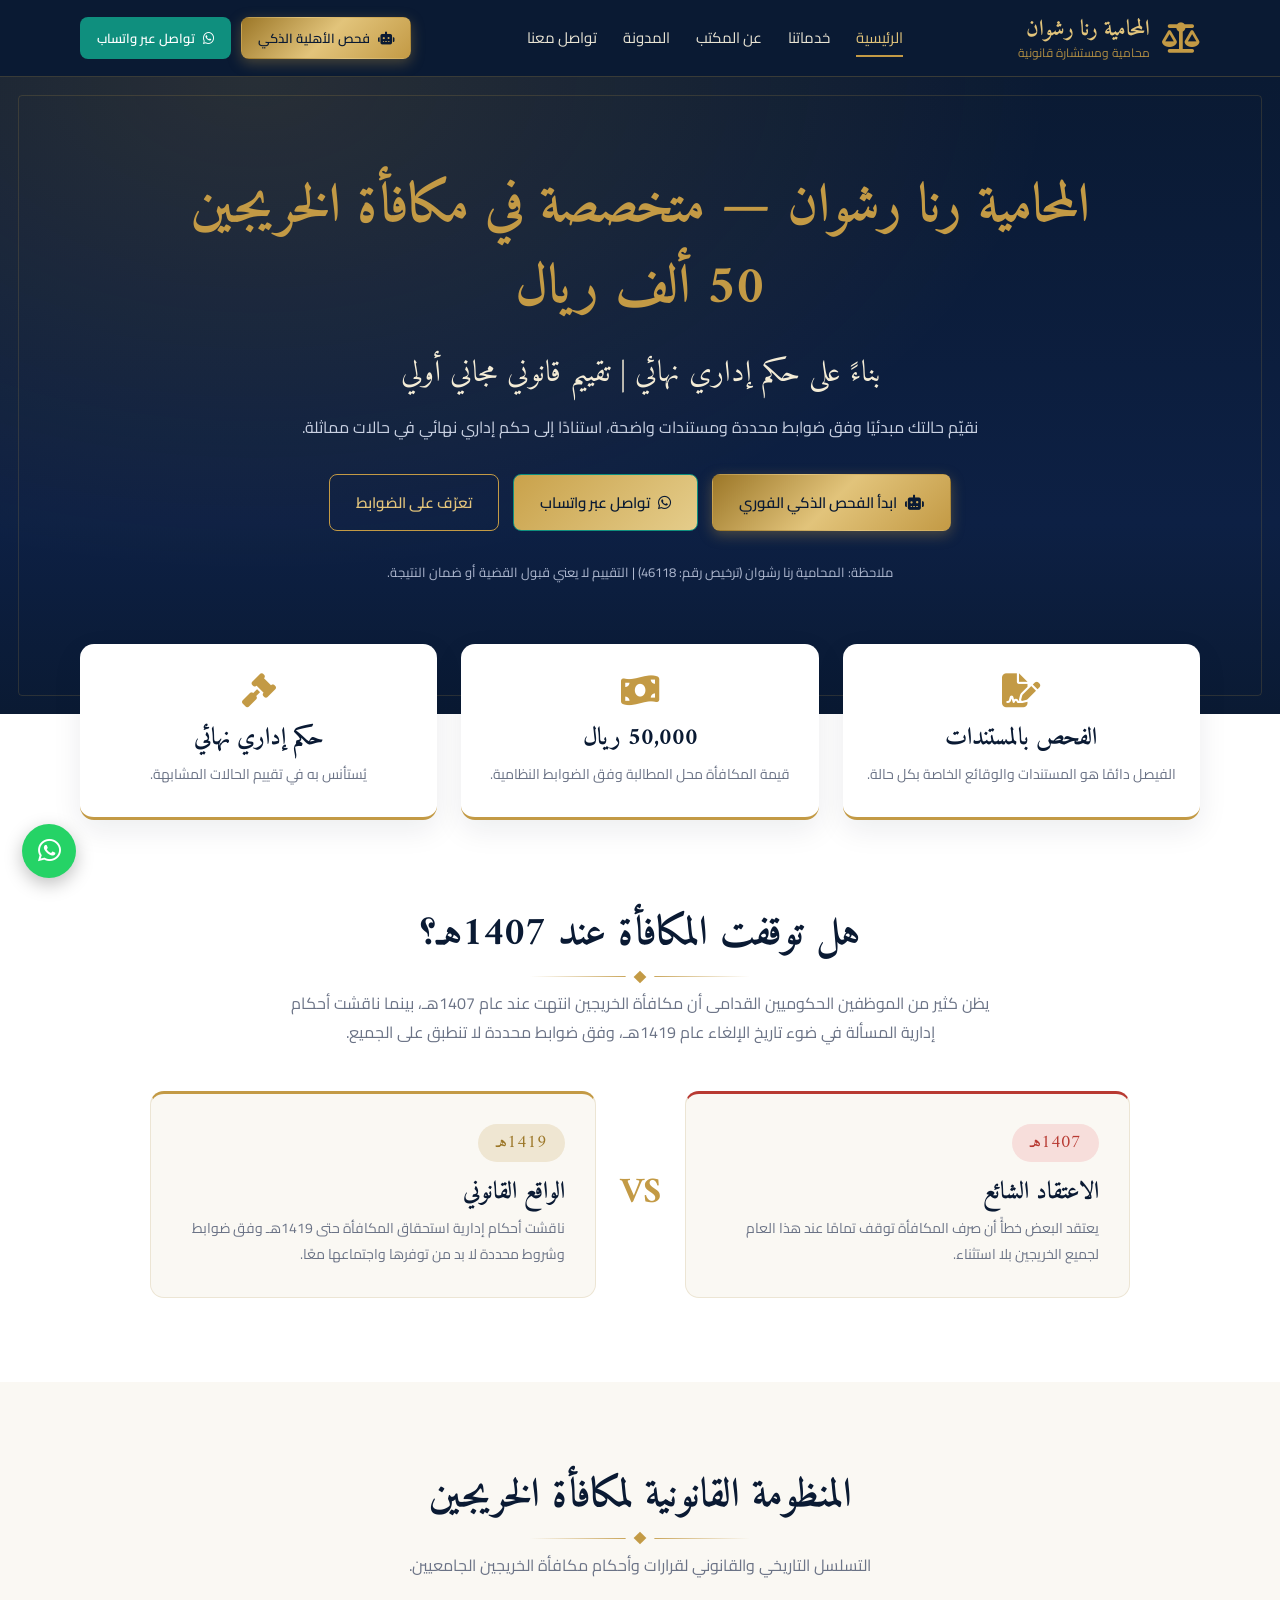
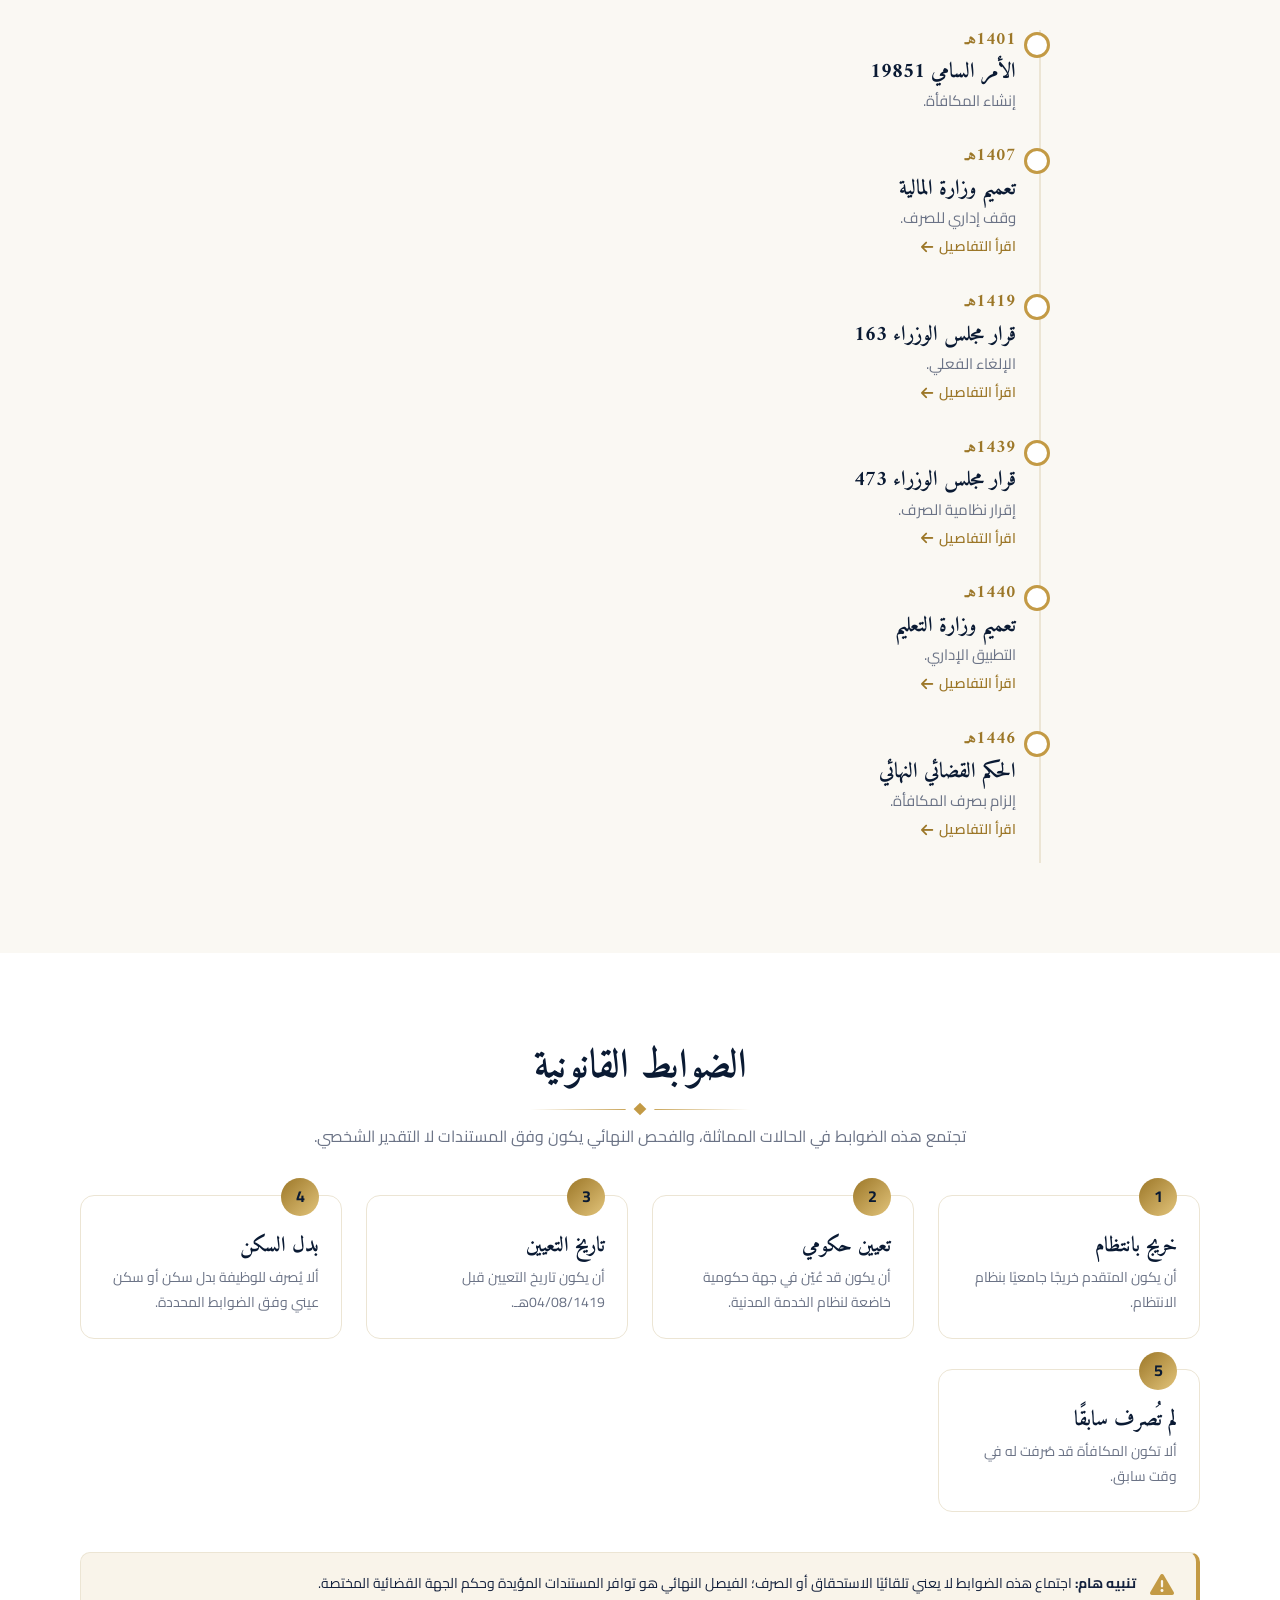
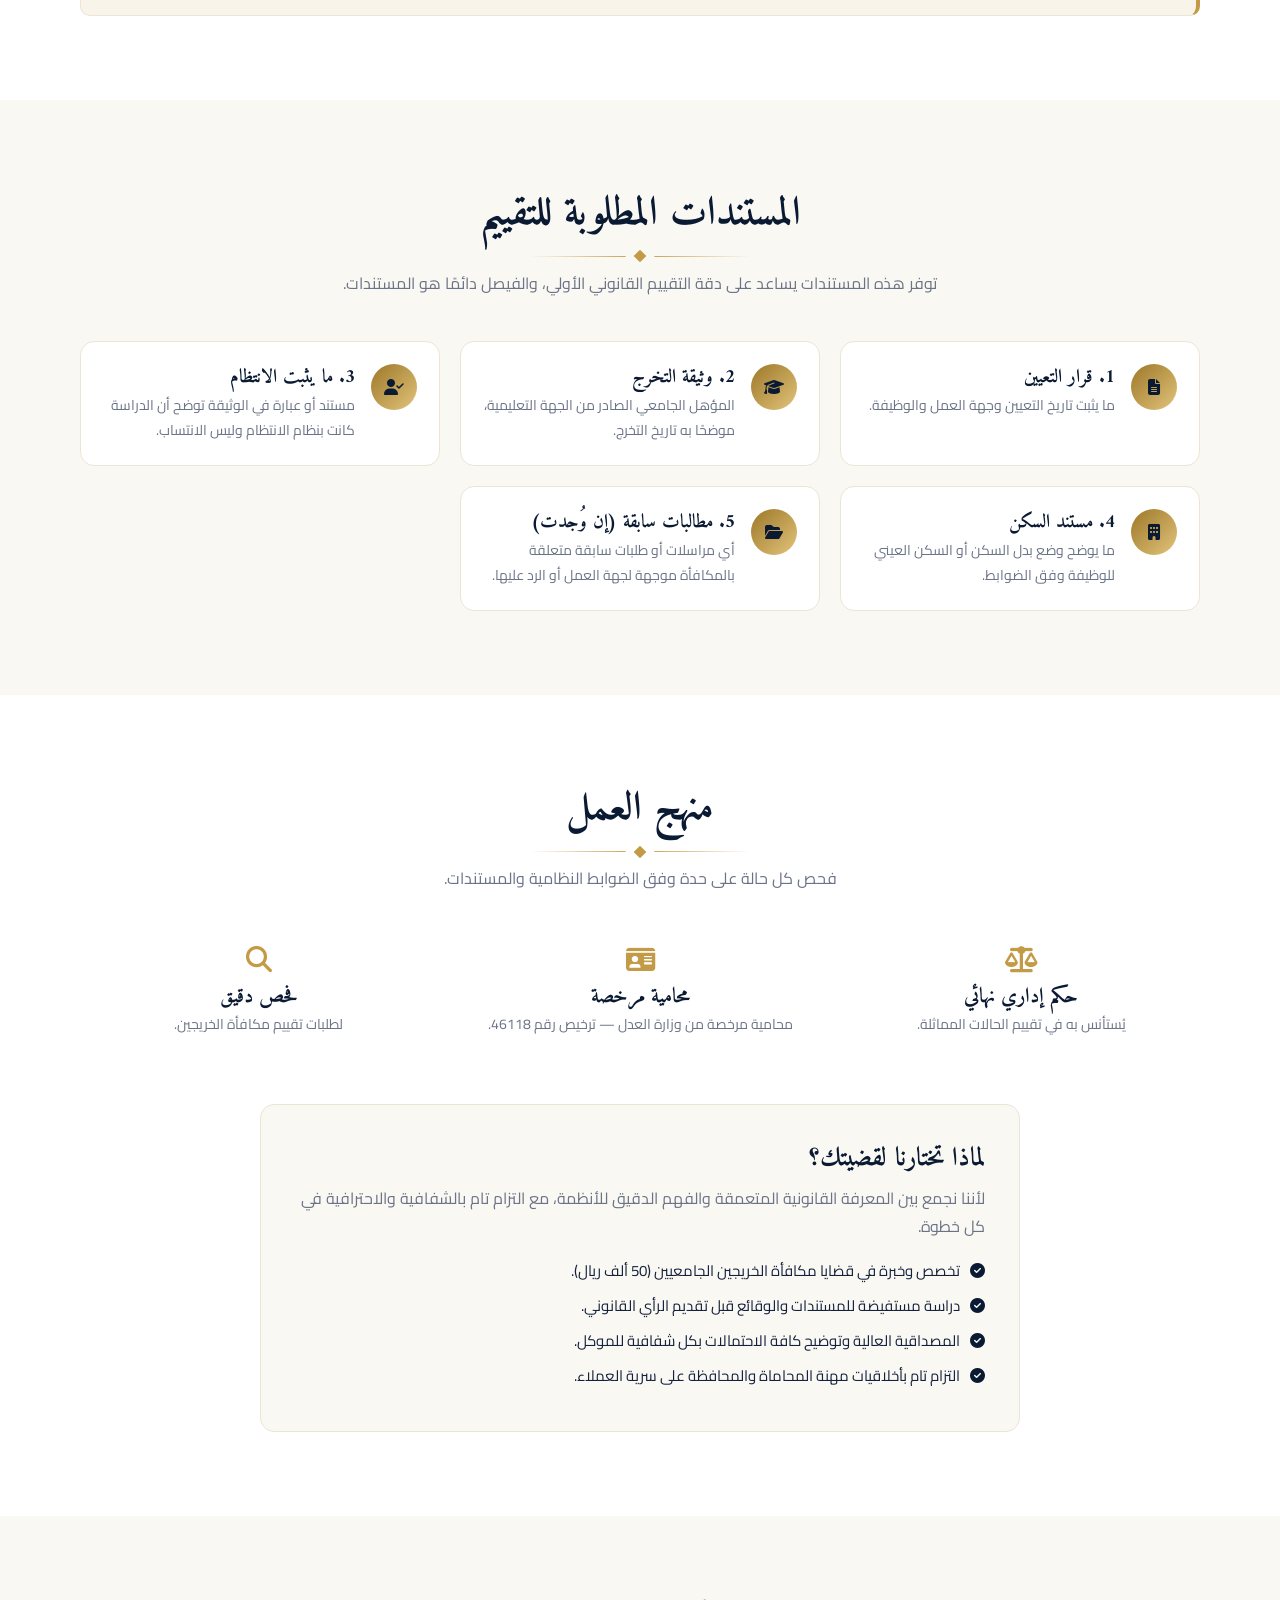
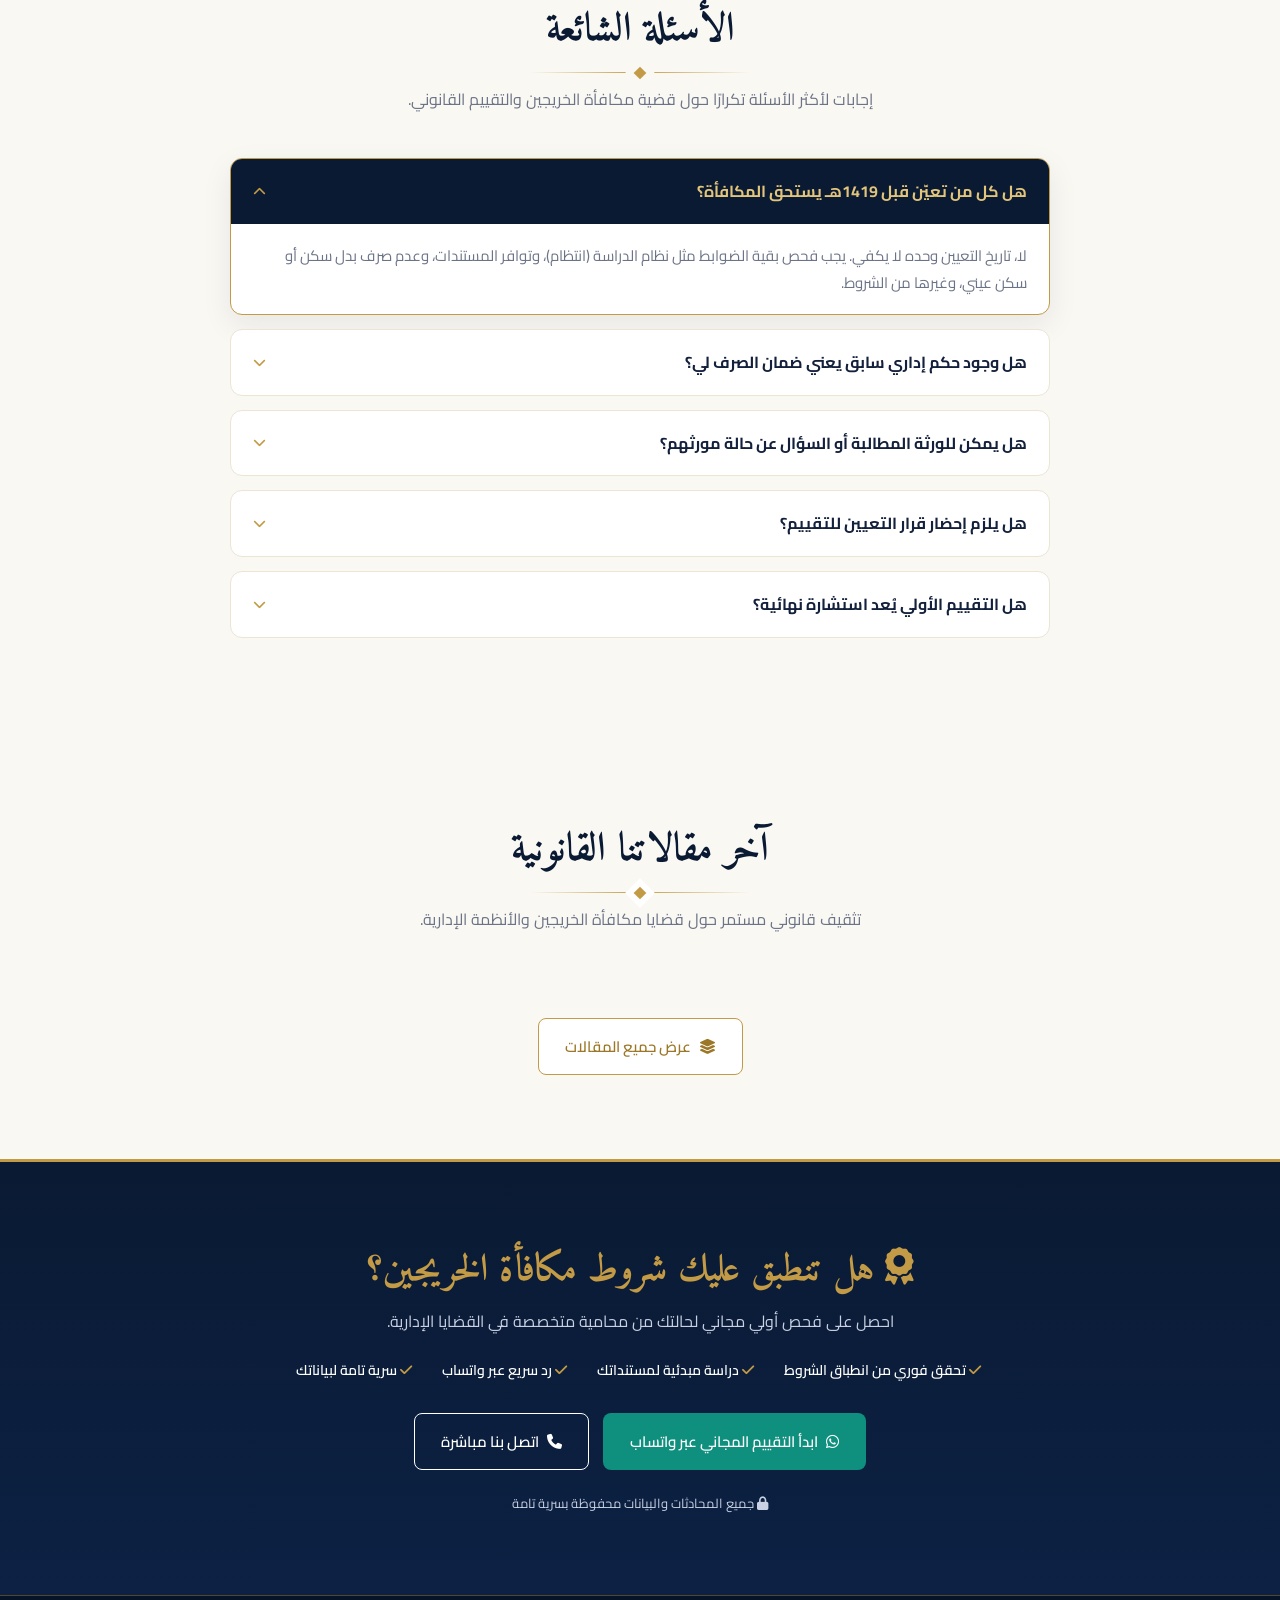
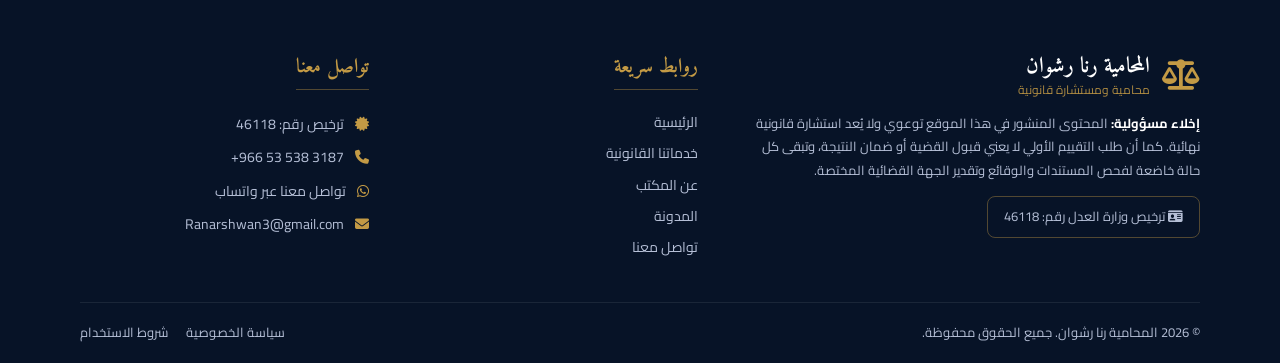
==== commit 308373e5: "Update index.html" ====
--- a/index.html
+++ b/index.html
@@ -12,14 +12,14 @@
   <link rel="stylesheet" href="https://cdnjs.cloudflare.com/ajax/libs/font-awesome/6.5.1/css/all.min.css">
   <link rel="stylesheet" href="style.css">
 
-  <link rel="canonical" href="https://ahmed-suliman-dev.github.io/rana/">
+  <link rel="canonical" href="https://rana-rashwan.github.io/ranarshwan/">
   <script type="application/ld+json">
   {
     "@context": "https://schema.org",
     "@type": "LegalService",
     "name": "المحامية رنا رشوان",
     "description": "محامية ومستشارة قانونية متخصصة في قضايا مكافأة الخريجين الجامعيين.",
-    "url": "https://ahmed-suliman-dev.github.io/rana/",
+    "url": "https://rana-rashwan.github.io/ranarshwan/",
     "telephone": "+966535383187",
     "email": "Ranarshwan3@gmail.com",
     "areaServed": "SA",
@@ -131,11 +131,11 @@
 
     <ol class="timeline">
       <li><span class="t-year">1401هـ</span><h4>الأمر السامي 19851</h4><p>إنشاء المكافأة.</p></li>
-      <li><span class="t-year">1407هـ</span><h4>تعميم وزارة المالية</h4><p>وقف إداري للصرف.</p><a href="#" class="read-more">اقرأ التفاصيل <i class="fa-solid fa-arrow-left"></i></a></li>
-      <li><span class="t-year">1419هـ</span><h4>قرار مجلس الوزراء 163</h4><p>الإلغاء الفعلي.</p><a href="#" class="read-more">اقرأ التفاصيل <i class="fa-solid fa-arrow-left"></i></a></li>
-      <li><span class="t-year">1439هـ</span><h4>قرار مجلس الوزراء 473</h4><p>إقرار نظامية الصرف.</p><a href="#" class="read-more">اقرأ التفاصيل <i class="fa-solid fa-arrow-left"></i></a></li>
-      <li><span class="t-year">1440هـ</span><h4>تعميم وزارة التعليم</h4><p>التطبيق الإداري.</p><a href="#" class="read-more">اقرأ التفاصيل <i class="fa-solid fa-arrow-left"></i></a></li>
-      <li><span class="t-year">1446هـ</span><h4>الحكم القضائي النهائي</h4><p>إلزام بصرف المكافأة.</p><a href="#" class="read-more">اقرأ التفاصيل <i class="fa-solid fa-arrow-left"></i></a></li>
+      <li><span class="t-year">1407هـ</span><h4>تعميم وزارة المالية</h4><p>وقف إداري للصرف.</p><a href="article.html?a=1407" class="read-more">اقرأ التفاصيل <i class="fa-solid fa-arrow-left"></i></a></li>
+      <li><span class="t-year">1419هـ</span><h4>قرار مجلس الوزراء 163</h4><p>الإلغاء الفعلي.</p><a href="article.html?a=1419" class="read-more">اقرأ التفاصيل <i class="fa-solid fa-arrow-left"></i></a></li>
+      <li><span class="t-year">1439هـ</span><h4>قرار مجلس الوزراء 473</h4><p>إقرار نظامية الصرف.</p><a href="article.html?a=1439" class="read-more">اقرأ التفاصيل <i class="fa-solid fa-arrow-left"></i></a></li>
+      <li><span class="t-year">1440هـ</span><h4>تعميم وزارة التعليم</h4><p>التطبيق الإداري.</p><a href="article.html?a=1440" class="read-more">اقرأ التفاصيل <i class="fa-solid fa-arrow-left"></i></a></li>
+      <li><span class="t-year">1446هـ</span><h4>الحكم القضائي النهائي</h4><p>إلزام بصرف المكافأة.</p><a href="article.html?a=verdicts" class="read-more">اقرأ التفاصيل <i class="fa-solid fa-arrow-left"></i></a></li>
     </ol>
   </div>
 </section>
@@ -194,7 +194,7 @@
 
     <div class="cards-3 method">
       <div class="m-card"><i class="fa-solid fa-scale-balanced"></i><h4>حكم إداري نهائي</h4><p>يُستأنس به في تقييم الحالات المماثلة.</p></div>
-      <div class="m-card"><i class="fa-solid fa-id-card"></i><h4>محامية مرخصة</h4><p>محامية مرخصة من وزارة العدل.</p></div>
+      <div class="m-card"><i class="fa-solid fa-id-card"></i><h4>محامية مرخصة</h4><p>محامية مرخصة من وزارة العدل<span data-item="license"> — ترخيص رقم <span data-field="license"></span></span>.</p></div>
       <div class="m-card"><i class="fa-solid fa-magnifying-glass"></i><h4>فحص دقيق</h4><p>لطلبات تقييم مكافأة الخريجين.</p></div>
     </div>
 
@@ -245,24 +245,16 @@
   </div>
 </section>
 
-<!-- ============ المقالات ============ -->
+<!-- ============ المدونة ============ -->
 <section class="section" id="blog">
-  <div class="container narrow">
+  <div class="container">
     <div class="section-head">
       <h2>آخر مقالاتنا القانونية</h2>
       <div class="divider"></div>
       <p>تثقيف قانوني مستمر حول قضايا مكافأة الخريجين والأنظمة الإدارية.</p>
     </div>
-
-    <ul class="posts">
-      <!-- بدّل الروابط # بروابط مقالاتك -->
-      <li><h4>مكافأة الخريجين 50 ألف — الدليل الشامل</h4><a href="#" class="read-more">قراءة المقال <i class="fa-solid fa-arrow-left"></i></a></li>
-      <li><h4>قرار مجلس الوزراء 473 لعام 1439هـ</h4><a href="#" class="read-more">قراءة المقال <i class="fa-solid fa-arrow-left"></i></a></li>
-      <li><h4>هل أغلق تعميم وزارة التعليم الملف عند 1407؟</h4><a href="#" class="read-more">قراءة المقال <i class="fa-solid fa-arrow-left"></i></a></li>
-      <li><h4>كيف أطالب بمكافأة الخريجين؟</h4><a href="#" class="read-more">قراءة المقال <i class="fa-solid fa-arrow-left"></i></a></li>
-    </ul>
-
-    <div class="center"><a href="#" class="btn btn-outline-gold"><i class="fa-solid fa-book-open"></i> عرض جميع المقالات</a></div>
+    <div class="post-grid" id="latestPosts"></div>
+    <div class="center"><a href="blog.html" class="btn btn-outline-gold"><i class="fa-solid fa-layer-group"></i> عرض جميع المقالات</a></div>
   </div>
 </section>
 
@@ -337,7 +329,6 @@
   </div>
 
   <div class="ck-body">
-    <!-- شاشة البداية -->
     <div class="ck-screen" id="ckIntro">
       <div class="ck-badge"><i class="fa-solid fa-file-lines"></i></div>
       <h4>هل تقع حالتك ضمن معايير الفحص الأولي لمكافأة الخريجين؟</h4>
@@ -355,7 +346,6 @@
       </div>
     </div>
 
-    <!-- الأسئلة الشائعة داخل الأداة -->
     <div class="ck-screen" id="ckHelp" hidden>
       <h4>أسئلة شائعة</h4>
       <ul class="ck-list">
@@ -367,7 +357,6 @@
       <button class="btn btn-gold btn-block" id="ckBackIntro">رجوع</button>
     </div>
 
-    <!-- الأسئلة -->
     <div class="ck-screen" id="ckQuiz" hidden>
       <div class="ck-progress"><span id="ckBar"></span></div>
       <p class="ck-step" id="ckStep"></p>
@@ -377,7 +366,6 @@
       <button class="link-btn" id="ckBack"><i class="fa-solid fa-arrow-right"></i> السؤال السابق</button>
     </div>
 
-    <!-- النتيجة -->
     <div class="ck-screen" id="ckResult" hidden>
       <div class="ck-result-icon" id="ckResIcon"></div>
       <h4 id="ckResTitle"></h4>
@@ -390,6 +378,7 @@
   </div>
 </dialog>
 
+<script src="articles.js"></script>
 <script src="script.js"></script>
 </body>
-</html>+</html>
--- a/style.css
+++ b/style.css
@@ -1,5 +1,5 @@
 /* ==========================================================
-   موقع المحامية رنا رشوان — الأنماط
+   موقع المحامية رنا رشوان — الأنماط الكاملة
    ========================================================== */
 :root {
   --navy: #0a1a33;
@@ -185,7 +185,7 @@
 .faq-item[open] summary::after { transform: rotate(180deg); }
 .faq-item p { padding: 18px 22px; color: var(--muted); font-size: 15px; }
 
-/* ---------- المقالات ---------- */
+/* ---------- المقالات في الرئيسية (قائمة بسيطة - احتياط) ---------- */
 .posts li { padding: 16px 0; border-bottom: 1px solid var(--line); }
 .posts h4 { font-size: 21px; }
 
@@ -251,6 +251,83 @@
 .ck-result-icon.bad { background: var(--red); }
 .ck-disclaimer { margin-top: 16px; font-size: 12px; color: var(--muted); }
 
+/* ==========================================================
+   شبكة بطاقات المدونة
+   ========================================================== */
+.post-grid {
+  display: grid;
+  gap: 30px;
+  grid-template-columns: repeat(auto-fill, minmax(320px, 1fr));
+  margin-top: 20px;
+}
+
+.post-card {
+  background: #fff; border-radius: var(--radius); overflow: hidden;
+  border: 1px solid var(--line); box-shadow: var(--shadow);
+  display: flex; flex-direction: column; transition: .25s;
+}
+.post-card:hover { transform: translateY(-4px); box-shadow: 0 16px 40px rgba(10,26,51,.12); border-color: var(--gold); }
+
+/* صورة الغلاف */
+.post-thumb {
+  position: relative; display: flex; flex-direction: column; justify-content: flex-end;
+  height: 200px; padding: 22px; color: #fff; overflow: hidden;
+  background: linear-gradient(135deg, #0a1a33, #10254a);
+}
+.post-thumb::before {
+  content: ""; position: absolute; inset: 0;
+  background:
+    radial-gradient(circle at 85% 15%, rgba(195,154,69,.35), transparent 45%),
+    radial-gradient(circle at 15% 85%, rgba(195,154,69,.18), transparent 50%);
+}
+.post-thumb-badge {
+  position: absolute; top: 14px; inset-inline-end: 14px;
+  background: var(--gold); color: var(--navy);
+  font-size: 12px; font-weight: 700; padding: 4px 12px; border-radius: 999px;
+  z-index: 2;
+}
+.post-thumb-year {
+  position: absolute; top: 14px; inset-inline-start: 14px;
+  font-family: "Amiri", serif; color: var(--gold-light); font-size: 20px; font-weight: 700;
+  z-index: 2;
+}
+.post-thumb h3 {
+  position: relative; z-index: 2; color: #fff; font-family: "Amiri", serif;
+  font-size: 26px; line-height: 1.35; text-shadow: 0 2px 12px rgba(0,0,0,.4);
+}
+
+/* ألوان مختلفة لكل مقال */
+.thumb-1407    { background: linear-gradient(135deg, #0a1a33 0%, #2a1a0a 100%); }
+.thumb-truth   { background: linear-gradient(135deg, #0a1a33 0%, #1a2a4a 100%); }
+.thumb-choose  { background: linear-gradient(135deg, #10254a 0%, #0a1a33 100%); }
+.thumb-1419    { background: linear-gradient(135deg, #1a1025 0%, #0a1a33 100%); }
+.thumb-claim   { background: linear-gradient(135deg, #0a1a33 0%, #102540 100%); }
+.thumb-1439    { background: linear-gradient(135deg, #0a1a33 0%, #251808 100%); }
+.thumb-verdicts{ background: linear-gradient(135deg, #10254a 0%, #2a1a0a 100%); }
+.thumb-docs    { background: linear-gradient(135deg, #0a1a33 0%, #1a3050 100%); }
+.thumb-heirs   { background: linear-gradient(135deg, #10254a 0%, #0a1a33 100%); }
+
+/* جسم البطاقة */
+.post-body { padding: 22px; display: flex; flex-direction: column; gap: 10px; flex: 1; }
+.post-meta { display: flex; gap: 16px; font-size: 12px; color: var(--muted); flex-wrap: wrap; }
+.post-meta i { color: var(--gold); margin-inline-end: 4px; }
+.post-title { font-size: 20px; line-height: 1.5; margin: 4px 0; }
+.post-title a { color: var(--navy); transition: .15s; }
+.post-title a:hover { color: var(--gold-dark); }
+.post-excerpt { color: var(--muted); font-size: 14px; line-height: 1.7; flex: 1; }
+.post-tags { display: flex; flex-wrap: wrap; gap: 6px; }
+.post-tags span {
+  background: var(--cream); border: 1px solid var(--line);
+  color: var(--gold-dark); font-size: 11px; padding: 3px 10px; border-radius: 999px;
+}
+.post-read {
+  display: inline-flex; gap: 6px; align-items: center;
+  color: var(--gold-dark); font-weight: 600; font-size: 14px;
+  margin-top: 6px; padding-top: 10px; border-top: 1px solid var(--line);
+  transition: .15s;
+}
+.post-read:hover { color: var(--navy); gap: 10px; }
+
 /* ---------- التجاوب ---------- */
 @media (max-width: 960px) {
   .menu-toggle { display: block; }
@@ -268,7 +345,79 @@
   .hero { padding: 64px 0 110px; }
 }
 
+@media (max-width: 640px) {
+  .post-grid { grid-template-columns: 1fr; }
+}
+
 @media (prefers-reduced-motion: reduce) {
   html { scroll-behavior: auto; }
   * { transition: none !important; }
 }
+/* ==========================================================
+   المدونة: البطاقات والصفحات (إضافات)
+   ========================================================== */
+#blog, .blog-page { background: var(--cream); }
+.blog-page { padding-top: 60px; }
+.page-title { font-size: clamp(30px, 4vw, 42px); }
+.btn-wa { background: var(--wa); color: #fff; }
+.btn-wa:hover { filter: brightness(.95); }
+.btn-dark { background: var(--navy); color: #fff; }
+.btn-dark:hover { background: var(--navy-2); }
+
+.post-card { position: relative; cursor: pointer; }
+.post-title a::after { content: ""; position: absolute; inset: 0; z-index: 3; }   /* البطاقة كلها قابلة للضغط */
+.post-thumb { height: 180px; }
+.post-thumb > img, .art-cover > img { position: absolute; inset: 0; width: 100%; height: 100%; object-fit: cover; z-index: 1; }
+.post-thumb.has-img > h3, .post-thumb.has-img > .post-thumb-year, .post-thumb.has-img::before { display: none; }
+.post-thumb.has-img > .post-thumb-badge { z-index: 2; }
+.post-meta { justify-content: flex-start; font-size: 13px; }
+.post-meta i { color: var(--gold); }
+.post-title { font-size: 18px; font-family: "Cairo", sans-serif; font-weight: 700; }
+.post-tags span { background: #f4efe6; border: 0; }
+.post-read { border-top: 0; margin-top: auto; padding-top: 4px; }
+.post-card:hover .post-read { gap: 10px; color: var(--navy); }
+.center { text-align: center; margin-top: 40px; }
+
+/* صفحة المقال */
+.art-wrap { background: var(--cream); padding: 40px 0 70px; }
+.art-grid { display: grid; grid-template-columns: minmax(0, 1fr) 300px; gap: 36px; align-items: start; }
+.art-cover { position: relative; aspect-ratio: 16 / 6; border-radius: var(--radius); overflow: hidden; display: grid; place-items: center; margin-bottom: 20px; }
+.art-cover .ac-title { position: relative; z-index: 2; color: #fff; font: 700 clamp(22px, 4vw, 38px)/1.4 "Amiri", serif; text-align: center; }
+.art-cover.has-img { aspect-ratio: auto; } .art-cover.has-img > img { position: static; height: auto; }
+.art-cover.has-img .ac-title { display: none; }
+.art-title { font-size: clamp(24px, 3.4vw, 34px); margin: 10px 0 14px; }
+.art-main > p, .art-main .art-summary p { color: #3b4257; margin-bottom: 14px; }
+.art-main h2 { font-size: 23px; margin: 30px 0 8px; padding-inline-start: 12px; border-inline-start: 4px solid var(--gold); }
+.art-summary { background: #fff; border: 1px solid var(--line); border-radius: var(--radius); padding: 18px 22px; margin: 22px 0; }
+.art-before { background: #fff; border: 1px solid var(--navy); border-radius: var(--radius); padding: 8px 24px 12px; margin: 30px 0; }
+.art-next { background: #f4f1ea; border-radius: var(--radius); padding: 20px 24px 28px; margin: 24px 0; text-align: center; }
+.art-next h2 { border: 0; padding: 0; margin-top: 8px; display: inline-block; }
+.art-next .btn { margin: 8px 0 18px; }
+.art-legal { font-size: 13px; color: var(--muted); margin-top: 24px; }
+.art-tags { border-top: 1px solid var(--line); padding-top: 18px; margin-top: 18px; align-items: center; }
+.art-tags b { font-size: 14px; }
+.rel-h { margin: 36px 0 10px; font-size: 22px; }
+.rel-grid { grid-template-columns: repeat(auto-fill, minmax(260px, 1fr)); }
+.art-side { position: sticky; top: 90px; display: grid; gap: 20px; }
+.side-cta { background: #0f2a20; color: #fff; border-radius: var(--radius); padding: 22px; }
+.side-cta h4 { color: var(--gold-light); border-bottom: 1px solid rgba(255,255,255,.15); padding-bottom: 10px; margin-bottom: 12px; font-size: 18px; }
+.side-cta p { font-size: 14px; }
+.side-box { background: #fff; border-radius: var(--radius); padding: 20px; box-shadow: var(--shadow); }
+.side-box h4 { font-size: 17px; border-bottom: 1px solid var(--line); padding-bottom: 10px; margin-bottom: 8px; }
+.side-box li { padding: 10px 0; font-size: 14px; border-bottom: 1px solid var(--line); }
+.side-box li i { color: var(--gold); margin-inline-end: 8px; }
+.side-box li:last-child { border: 0; }
+.crumbs { display: flex; gap: 8px; align-items: center; font-size: 14px; color: var(--muted); margin-bottom: 14px; }
+.crumbs a { color: var(--gold-dark); font-weight: 600; } .crumbs a:hover { color: var(--navy); }
+.side-box .btn-block + .btn-block { margin-top: 10px; }
+@media (max-width: 900px) { .art-grid { grid-template-columns: minmax(0, 1fr) 240px; gap: 22px; } }
+@media (max-width: 640px) { .art-grid { grid-template-columns: 1fr; } .art-side { position: static; } }
+
+/* شريط عنوان المقال + زر الرجوع */
+.art-hero { background: linear-gradient(135deg, var(--navy), var(--navy-2)); padding: 44px 0 40px; border-bottom: 3px solid var(--gold); }
+.art-hero h1 { color: #fff; font-size: clamp(24px, 3.6vw, 38px); max-width: 900px; margin: 10px 0 12px; }
+.art-hero .crumbs, .art-hero .crumbs a { color: var(--gold-light); }
+.art-hero .post-meta { color: rgba(255,255,255,.75); }
+.art-hero:empty { display: none; }
+.art-wrap { padding-top: 34px; }
+.art-back { text-align: center; margin-top: 40px; padding-top: 28px; border-top: 1px solid var(--line); }
